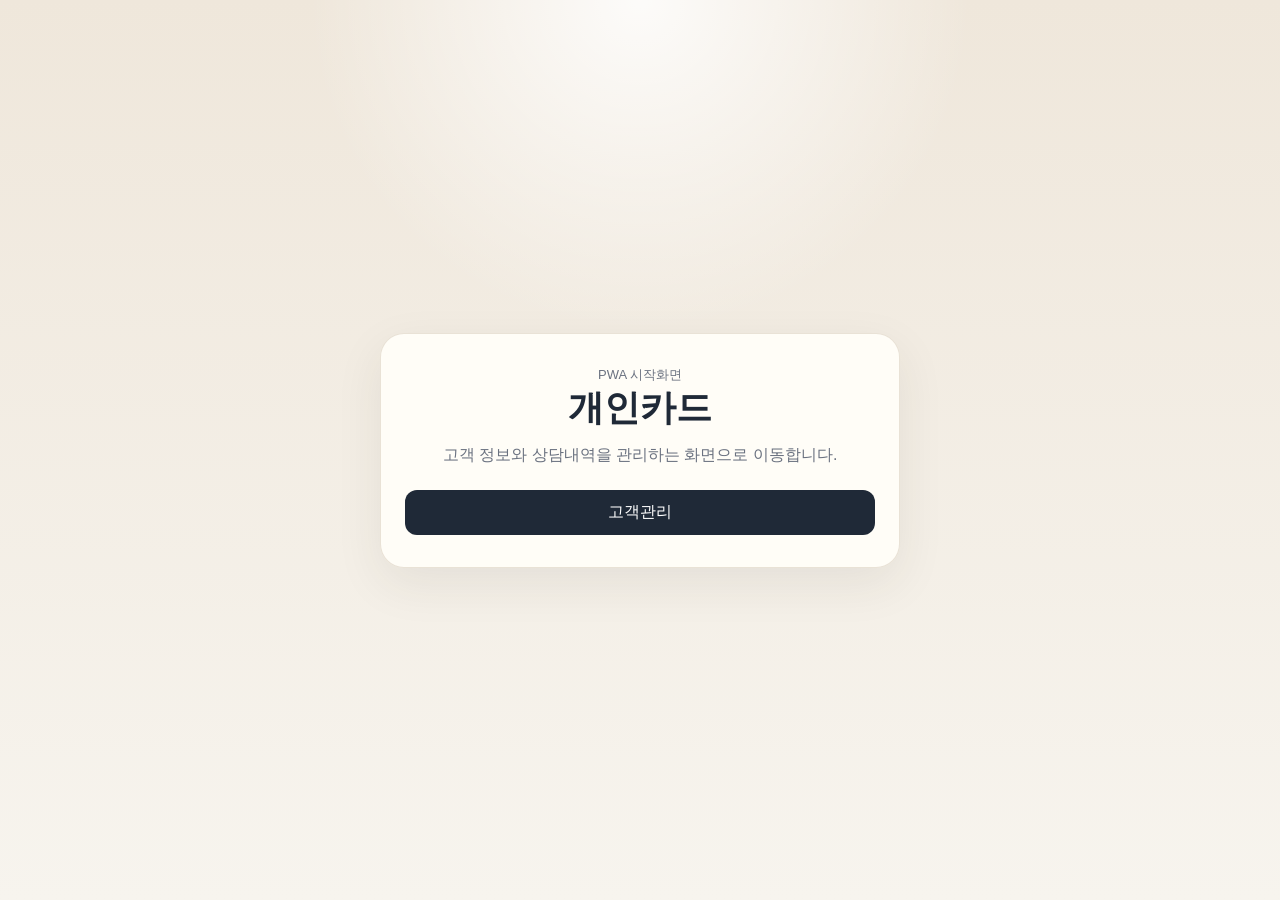
==== index.html @ d7623582 "Add files via upload" ====
<!DOCTYPE html>
<html lang="ko">
<head>
  <meta charset="UTF-8" />
  <meta name="viewport" content="width=device-width, initial-scale=1.0" />
  <meta name="theme-color" content="#1f2937" />
  <title>개인카드 PWA</title>
  <link rel="manifest" href="manifest.json" />
  <link rel="stylesheet" href="style.css" />
</head>
<body>
  <section class="landing-screen" id="landingScreen">
    <div class="landing-card">
      <p class="landing-kicker">PWA 시작화면</p>
      <h1>개인카드</h1>
      <p>고객 정보와 상담내역을 관리하는 화면으로 이동합니다.</p>
      <button type="button" id="enterAppButton" class="landing-button">고객관리</button>
    </div>
  </section>

  <div class="app" id="appShell" hidden>
    <header class="hero">
      <div class="hero-copy">
        <h1>개인카드</h1>
        <p class="topbar-copy">인적사항과 상담내역을 함께 관리하는 개인카드</p>
      </div>

      <section class="panel data-panel">
        <h2>데이터 관리</h2>
        <div class="backup-actions">
          <button type="button" id="exportButton">백업</button>
          <label class="field-label" for="importMode">가져오기 방식</label>
          <select id="importMode">
            <option value="merge">병합</option>
            <option value="replace">덮어쓰기</option>
          </select>
          <input type="file" id="importFile" accept=".json,application/json" hidden />
          <button type="button" id="importButton">불러오기</button>
        </div>
      </section>
    </header>

    <main class="container">
      <section class="panel">
        <div class="panel-header">
          <h2>고객 목록</h2>
          <div class="list-toolbar">
            <span class="panel-count" id="personCount"></span>
            <button type="button" id="toggleDeleteModeButton" class="secondary-button toolbar-button">선택삭제</button>
            <button type="button" id="deleteSelectedButton" class="danger-button toolbar-button" hidden>삭제 실행 (0)</button>
            <button type="button" id="toggleFormButton" class="primary-action toolbar-button">고객추가</button>
          </div>
        </div>
        <div id="personList" class="person-list"></div>
      </section>

      <section class="panel" id="detailPanel" hidden>
        <h2>상세 보기</h2>
        <div id="detailContent"></div>
      </section>

      <section class="panel" id="formPanel" hidden>
        <h2>고객 추가</h2>
        <form id="personForm" lang="ko">
          <div class="section-title">인적사항</div>
          <div class="inline-fields">
            <input type="text" id="name" placeholder="이름" required lang="ko" autocapitalize="off" autocorrect="off" spellcheck="false" />
            <select id="gender" lang="ko">
              <option value="">성별 선택</option>
              <option value="남">남</option>
              <option value="여">여</option>
            </select>
          </div>
          <input type="text" id="phone" inputmode="numeric" placeholder="전화번호" />
          <input type="email" id="email" placeholder="메일주소" autocapitalize="off" autocorrect="off" spellcheck="false" />
          <input type="text" id="address" placeholder="주소" lang="ko" autocapitalize="off" autocorrect="off" spellcheck="false" />
          <input type="text" id="birthDate" maxlength="6" inputmode="numeric" placeholder="생년월일 6자리 예: 821003" />
          <div class="preview-text" id="birthPreview"></div>
          <input type="text" id="age" placeholder="한국식 나이 자동계산" readonly />
          <input type="text" id="job" placeholder="직업" lang="ko" autocapitalize="off" autocorrect="off" spellcheck="false" />
          <input type="text" id="tags" placeholder="태그(쉼표로 구분)" lang="ko" autocapitalize="off" autocorrect="off" spellcheck="false" />

          <div class="section-title">상담내역</div>
          <input type="text" id="firstConsultDate" maxlength="6" inputmode="numeric" placeholder="상담일자 6자리 예: 260320" />
          <div class="preview-text" id="consultDatePreview"></div>
          <textarea id="firstNote" placeholder="상담내용" lang="ko" autocapitalize="off" autocorrect="off" spellcheck="false"></textarea>

          <div class="form-actions">
            <button type="submit">저장</button>
            <button type="button" id="cancelFormButton" class="secondary-button">취소</button>
          </div>
        </form>
      </section>
    </main>
  </div>

  <script src="app.js"></script>
</body>
</html>
---- style.css ----
* {
  box-sizing: border-box;
}

:root {
  --text: #1f2937;
  --muted: #6b7280;
  --line: #e7dfd3;
  --accent: #1f2937;
  --accent-soft: #dfe7ef;
  --panel-bg: rgba(255, 253, 248, 0.95);
  --danger: #b42318;
}

body {
  margin: 0;
  font-family: "Segoe UI", "Malgun Gothic", sans-serif;
  background:
    radial-gradient(circle at top, rgba(255, 255, 255, 0.85), transparent 30%),
    linear-gradient(180deg, #efe7db 0%, #f7f4ee 100%);
  color: var(--text);
}

.app {
  max-width: 960px;
  margin: 0 auto;
  padding: 20px 16px 40px;
}

.landing-screen {
  min-height: 100vh;
  display: grid;
  place-items: center;
  padding: 24px;
}

.landing-card {
  width: min(520px, 100%);
  padding: 32px 24px;
  border-radius: 24px;
  background: rgba(255, 253, 248, 0.96);
  border: 1px solid rgba(231, 223, 211, 0.9);
  box-shadow: 0 16px 48px rgba(57, 47, 32, 0.08);
  text-align: center;
}

.landing-kicker {
  margin: 0 0 8px;
  color: var(--muted);
  font-size: 13px;
}

.landing-card h1 {
  margin: 0 0 12px;
  font-size: 36px;
}

.landing-card p {
  margin: 0;
  color: var(--muted);
}

.landing-button {
  margin-top: 24px;
}

.hero {
  display: flex;
  justify-content: space-between;
  align-items: flex-start;
  gap: 16px;
  margin-bottom: 16px;
}

.hero-copy h1 {
  margin: 0;
  font-size: 28px;
}

.topbar-copy {
  margin: 8px 0 0;
  color: var(--muted);
  font-size: 14px;
}

.container {
  display: grid;
  gap: 16px;
}

.panel {
  background: var(--panel-bg);
  border: 1px solid rgba(231, 223, 211, 0.9);
  border-radius: 18px;
  padding: 16px;
  box-shadow: 0 10px 30px rgba(57, 47, 32, 0.06);
}

.data-panel {
  width: min(280px, 100%);
  padding: 12px;
}

.data-panel h2 {
  margin: 0 0 10px;
  font-size: 16px;
}

.panel h2,
.section-title,
.notes-section h4 {
  margin-top: 0;
}

.panel-header {
  display: flex;
  justify-content: space-between;
  align-items: center;
  gap: 12px;
  margin-bottom: 12px;
}

.list-toolbar {
  display: flex;
  align-items: center;
  gap: 8px;
  flex-wrap: wrap;
}

.panel-count,
.field-label,
.help-text,
.sub,
.note-date,
.preview-text,
.detail-label,
.empty {
  color: var(--muted);
}

.panel-count,
.help-text,
.sub,
.note-date,
.preview-text,
.empty {
  font-size: 14px;
}

.field-label,
.detail-label {
  font-size: 13px;
}

.backup-actions,
form {
  display: grid;
  gap: 10px;
}

.inline-fields,
.form-actions {
  display: grid;
  grid-template-columns: 1fr 1fr;
  gap: 10px;
}

.section-title {
  font-size: 14px;
  font-weight: 700;
  color: var(--muted);
  margin-bottom: 2px;
}

input,
textarea,
select,
button {
  width: 100%;
  font-size: 16px;
  font: inherit;
}

input,
textarea,
select {
  padding: 12px;
  border: 1px solid var(--line);
  border-radius: 12px;
  background: #fff;
}

input[readonly] {
  background: #f7f8fa;
}

textarea {
  min-height: 100px;
  resize: vertical;
}

button {
  padding: 12px;
  border: none;
  border-radius: 12px;
  background: var(--accent);
  color: white;
  cursor: pointer;
  transition: transform 0.15s ease, opacity 0.15s ease;
}

button:hover {
  transform: translateY(-1px);
  opacity: 0.95;
}

.toolbar-button {
  width: auto;
  min-width: 96px;
  padding: 10px 12px;
}

.secondary-button {
  background: #d8dde4;
  color: var(--text);
}

.danger-button {
  background: var(--danger);
}

.person-list {
  display: grid;
  grid-template-columns: repeat(2, minmax(0, 1fr));
  gap: 12px;
}

.person-card {
  border: 1px solid var(--line);
  border-radius: 14px;
  padding: 14px;
  background: linear-gradient(180deg, #fffdfa 0%, #f7f1e8 100%);
}

.person-card.active {
  border-color: #8aa0b7;
  box-shadow: inset 0 0 0 1px rgba(138, 160, 183, 0.4);
}

.person-card-top {
  display: grid;
  gap: 6px;
}

.person-title-wrap {
  display: flex;
  align-items: center;
  gap: 8px;
}

.person-name-button {
  width: auto;
  padding: 0;
  border: none;
  background: transparent;
  color: var(--text);
  font-size: 18px;
  font-weight: 700;
  text-align: left;
}

.person-name-button:hover {
  transform: none;
  opacity: 1;
  text-decoration: underline;
}

.select-box {
  display: flex;
  align-items: center;
  gap: 6px;
  color: var(--muted);
  font-size: 13px;
}

.select-box input {
  width: auto;
}

.detail-hero {
  display: flex;
  justify-content: space-between;
  align-items: flex-start;
  gap: 12px;
  margin-bottom: 16px;
}

.detail-hero h3 {
  margin: 0 0 6px;
  font-size: 28px;
}

.detail-close {
  width: auto;
  min-width: 88px;
}

.detail-grid {
  display: grid;
  grid-template-columns: repeat(2, minmax(0, 1fr));
  gap: 12px;
}

.detail-grid.large {
  grid-template-columns: repeat(3, minmax(0, 1fr));
  margin-bottom: 16px;
}

.detail-grid strong {
  display: block;
  margin-top: 4px;
}

.detail-meta {
  display: flex;
  gap: 16px;
  flex-wrap: wrap;
  color: var(--muted);
  font-size: 14px;
}

.tags {
  display: flex;
  flex-wrap: wrap;
  gap: 6px;
}

.tag {
  display: inline-block;
  padding: 4px 8px;
  border-radius: 999px;
  background: var(--accent-soft);
  font-size: 12px;
}

.note-item {
  padding: 12px;
  border: 1px solid var(--line);
  border-radius: 12px;
  margin-top: 10px;
  background: #fff;
}

.note-head {
  display: flex;
  justify-content: space-between;
  align-items: center;
  gap: 8px;
}

.mini-button {
  width: auto;
  min-width: 64px;
  padding: 8px 10px;
  font-size: 13px;
}

.note-text {
  line-height: 1.5;
  white-space: normal;
}

@media (max-width: 720px) {
  .app {
    padding: 16px 12px 32px;
  }

  .hero,
  .panel-header,
  .detail-hero {
    flex-direction: column;
    align-items: stretch;
  }

  .data-panel {
    width: 100%;
  }

  .person-list,
  .inline-fields,
  .form-actions,
  .detail-grid,
  .detail-grid.large {
    grid-template-columns: 1fr;
  }

  .note-head {
    align-items: flex-start;
    flex-direction: column;
  }
}
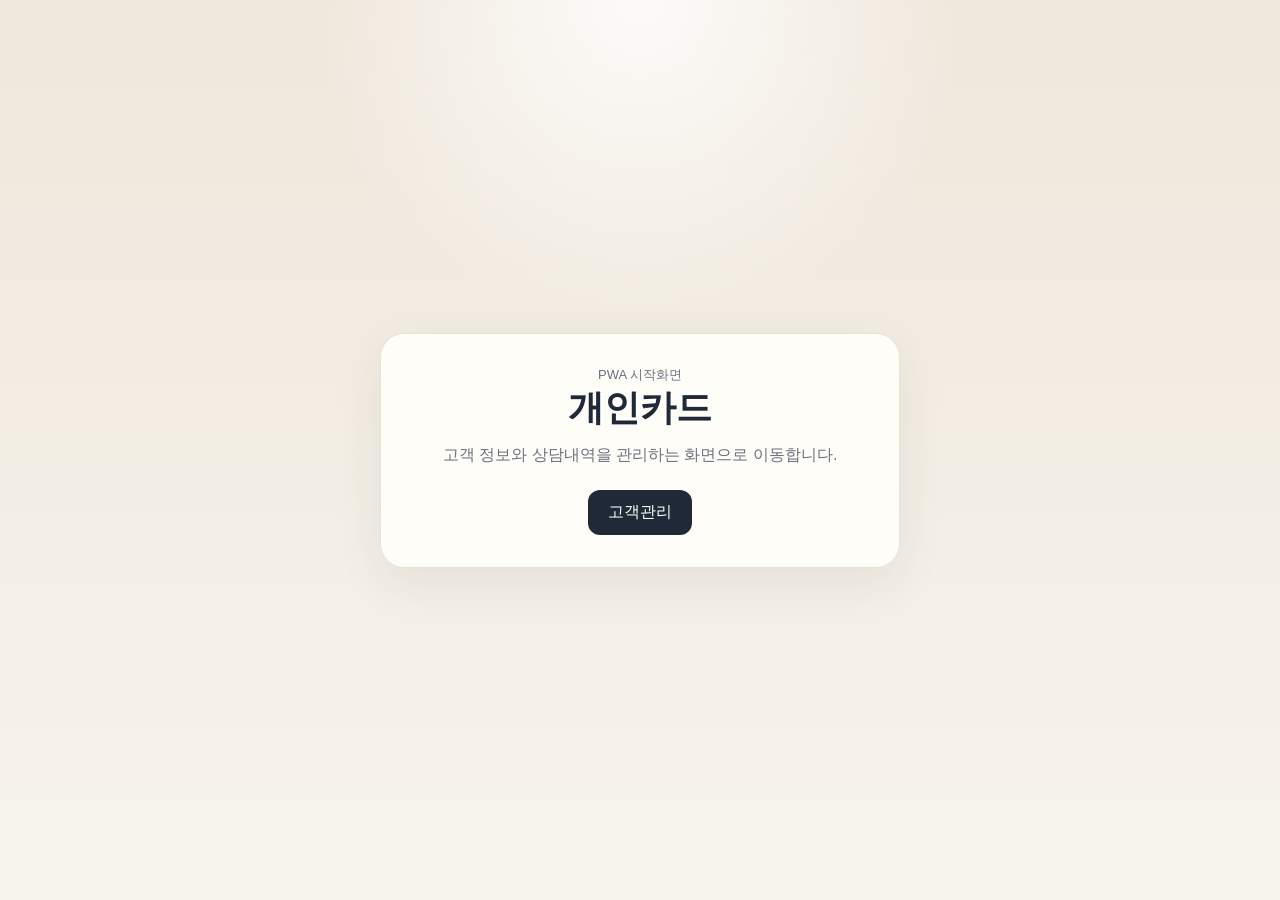
==== commit 1d48d100: "Add files via upload" ====
--- a/index.html
+++ b/index.html
@@ -9,91 +9,13 @@
   <link rel="stylesheet" href="style.css" />
 </head>
 <body>
-  <section class="landing-screen" id="landingScreen">
+  <section class="landing-screen">
     <div class="landing-card">
       <p class="landing-kicker">PWA 시작화면</p>
       <h1>개인카드</h1>
       <p>고객 정보와 상담내역을 관리하는 화면으로 이동합니다.</p>
-      <button type="button" id="enterAppButton" class="landing-button">고객관리</button>
+      <a class="landing-link" href="management.html">고객관리</a>
     </div>
   </section>
-
-  <div class="app" id="appShell" hidden>
-    <header class="hero">
-      <div class="hero-copy">
-        <h1>개인카드</h1>
-        <p class="topbar-copy">인적사항과 상담내역을 함께 관리하는 개인카드</p>
-      </div>
-
-      <section class="panel data-panel">
-        <h2>데이터 관리</h2>
-        <div class="backup-actions">
-          <button type="button" id="exportButton">백업</button>
-          <label class="field-label" for="importMode">가져오기 방식</label>
-          <select id="importMode">
-            <option value="merge">병합</option>
-            <option value="replace">덮어쓰기</option>
-          </select>
-          <input type="file" id="importFile" accept=".json,application/json" hidden />
-          <button type="button" id="importButton">불러오기</button>
-        </div>
-      </section>
-    </header>
-
-    <main class="container">
-      <section class="panel">
-        <div class="panel-header">
-          <h2>고객 목록</h2>
-          <div class="list-toolbar">
-            <span class="panel-count" id="personCount"></span>
-            <button type="button" id="toggleDeleteModeButton" class="secondary-button toolbar-button">선택삭제</button>
-            <button type="button" id="deleteSelectedButton" class="danger-button toolbar-button" hidden>삭제 실행 (0)</button>
-            <button type="button" id="toggleFormButton" class="primary-action toolbar-button">고객추가</button>
-          </div>
-        </div>
-        <div id="personList" class="person-list"></div>
-      </section>
-
-      <section class="panel" id="detailPanel" hidden>
-        <h2>상세 보기</h2>
-        <div id="detailContent"></div>
-      </section>
-
-      <section class="panel" id="formPanel" hidden>
-        <h2>고객 추가</h2>
-        <form id="personForm" lang="ko">
-          <div class="section-title">인적사항</div>
-          <div class="inline-fields">
-            <input type="text" id="name" placeholder="이름" required lang="ko" autocapitalize="off" autocorrect="off" spellcheck="false" />
-            <select id="gender" lang="ko">
-              <option value="">성별 선택</option>
-              <option value="남">남</option>
-              <option value="여">여</option>
-            </select>
-          </div>
-          <input type="text" id="phone" inputmode="numeric" placeholder="전화번호" />
-          <input type="email" id="email" placeholder="메일주소" autocapitalize="off" autocorrect="off" spellcheck="false" />
-          <input type="text" id="address" placeholder="주소" lang="ko" autocapitalize="off" autocorrect="off" spellcheck="false" />
-          <input type="text" id="birthDate" maxlength="6" inputmode="numeric" placeholder="생년월일 6자리 예: 821003" />
-          <div class="preview-text" id="birthPreview"></div>
-          <input type="text" id="age" placeholder="한국식 나이 자동계산" readonly />
-          <input type="text" id="job" placeholder="직업" lang="ko" autocapitalize="off" autocorrect="off" spellcheck="false" />
-          <input type="text" id="tags" placeholder="태그(쉼표로 구분)" lang="ko" autocapitalize="off" autocorrect="off" spellcheck="false" />
-
-          <div class="section-title">상담내역</div>
-          <input type="text" id="firstConsultDate" maxlength="6" inputmode="numeric" placeholder="상담일자 6자리 예: 260320" />
-          <div class="preview-text" id="consultDatePreview"></div>
-          <textarea id="firstNote" placeholder="상담내용" lang="ko" autocapitalize="off" autocorrect="off" spellcheck="false"></textarea>
-
-          <div class="form-actions">
-            <button type="submit">저장</button>
-            <button type="button" id="cancelFormButton" class="secondary-button">취소</button>
-          </div>
-        </form>
-      </section>
-    </main>
-  </div>
-
-  <script src="app.js"></script>
 </body>
 </html>
--- a/style.css
+++ b/style.css
@@ -64,6 +64,16 @@
   margin-top: 24px;
 }
 
+.landing-link {
+  display: inline-block;
+  margin-top: 24px;
+  padding: 12px 20px;
+  border-radius: 12px;
+  background: var(--accent);
+  color: #fff;
+  text-decoration: none;
+}
+
 .hero {
   display: flex;
   justify-content: space-between;
@@ -80,6 +90,14 @@
 .topbar-copy {
   margin: 8px 0 0;
   color: var(--muted);
+  font-size: 14px;
+}
+
+.back-link {
+  display: inline-block;
+  margin-bottom: 10px;
+  color: var(--muted);
+  text-decoration: none;
   font-size: 14px;
 }
 
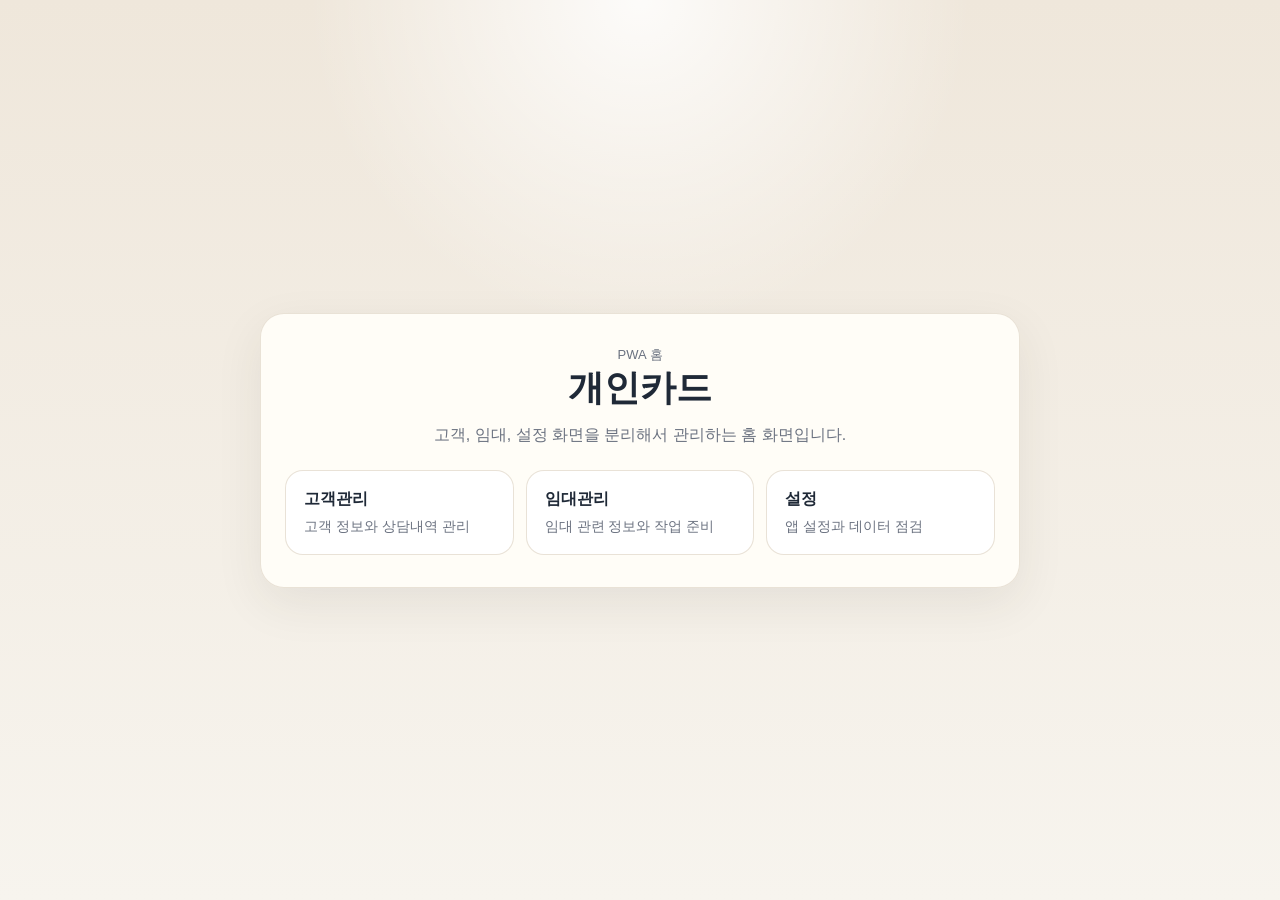
==== commit 2591d058: "Add files via upload" ====
--- a/index.html
+++ b/index.html
@@ -10,12 +10,28 @@
 </head>
 <body>
   <section class="landing-screen">
-    <div class="landing-card">
-      <p class="landing-kicker">PWA 시작화면</p>
+    <div class="landing-card wide">
+      <p class="landing-kicker">PWA 홈</p>
       <h1>개인카드</h1>
-      <p>고객 정보와 상담내역을 관리하는 화면으로 이동합니다.</p>
-      <a class="landing-link" href="management.html">고객관리</a>
+      <p>고객, 임대, 설정 화면을 분리해서 관리하는 홈 화면입니다.</p>
+
+      <div class="home-grid">
+        <a class="home-card" href="customer.html">
+          <strong>고객관리</strong>
+          <span>고객 정보와 상담내역 관리</span>
+        </a>
+        <a class="home-card" href="rental.html">
+          <strong>임대관리</strong>
+          <span>임대 관련 정보와 작업 준비</span>
+        </a>
+        <a class="home-card" href="settings.html">
+          <strong>설정</strong>
+          <span>앱 설정과 데이터 점검</span>
+        </a>
+      </div>
     </div>
   </section>
+
+  <script src="common.js"></script>
 </body>
 </html>
--- a/style.css
+++ b/style.css
@@ -74,6 +74,34 @@
   text-decoration: none;
 }
 
+.landing-card.wide {
+  width: min(760px, 100%);
+}
+
+.home-grid {
+  display: grid;
+  grid-template-columns: repeat(3, minmax(0, 1fr));
+  gap: 12px;
+  margin-top: 24px;
+}
+
+.home-card {
+  display: grid;
+  gap: 8px;
+  padding: 18px;
+  border-radius: 18px;
+  background: #fff;
+  border: 1px solid rgba(231, 223, 211, 0.9);
+  color: var(--text);
+  text-decoration: none;
+  text-align: left;
+}
+
+.home-card span {
+  color: var(--muted);
+  font-size: 14px;
+}
+
 .hero {
   display: flex;
   justify-content: space-between;
@@ -87,6 +115,13 @@
   font-size: 28px;
 }
 
+.page-nav {
+  display: flex;
+  gap: 10px;
+  flex-wrap: wrap;
+  margin-bottom: 10px;
+}
+
 .topbar-copy {
   margin: 8px 0 0;
   color: var(--muted);
@@ -99,6 +134,11 @@
   color: var(--muted);
   text-decoration: none;
   font-size: 14px;
+}
+
+.back-link.current {
+  color: var(--text);
+  font-weight: 700;
 }
 
 .container {
@@ -347,6 +387,29 @@
   font-size: 14px;
 }
 
+.detail-edit-section h4 {
+  margin: 0 0 12px;
+}
+
+.detail-note-editor {
+  display: grid;
+  gap: 10px;
+}
+
+.detail-action-row {
+  display: flex;
+  justify-content: flex-end;
+  gap: 10px;
+}
+
+.detail-action-row button {
+  width: auto;
+}
+
+.detail-span-all {
+  grid-column: 1 / -1;
+}
+
 .tags {
   display: flex;
   flex-wrap: wrap;
@@ -388,6 +451,18 @@
   white-space: normal;
 }
 
+.simple-list {
+  display: grid;
+  gap: 10px;
+}
+
+.simple-item {
+  padding: 14px;
+  border: 1px solid var(--line);
+  border-radius: 14px;
+  background: #fff;
+}
+
 @media (max-width: 720px) {
   .app {
     padding: 16px 12px 32px;
@@ -405,6 +480,7 @@
   }
 
   .person-list,
+  .home-grid,
   .inline-fields,
   .form-actions,
   .detail-grid,
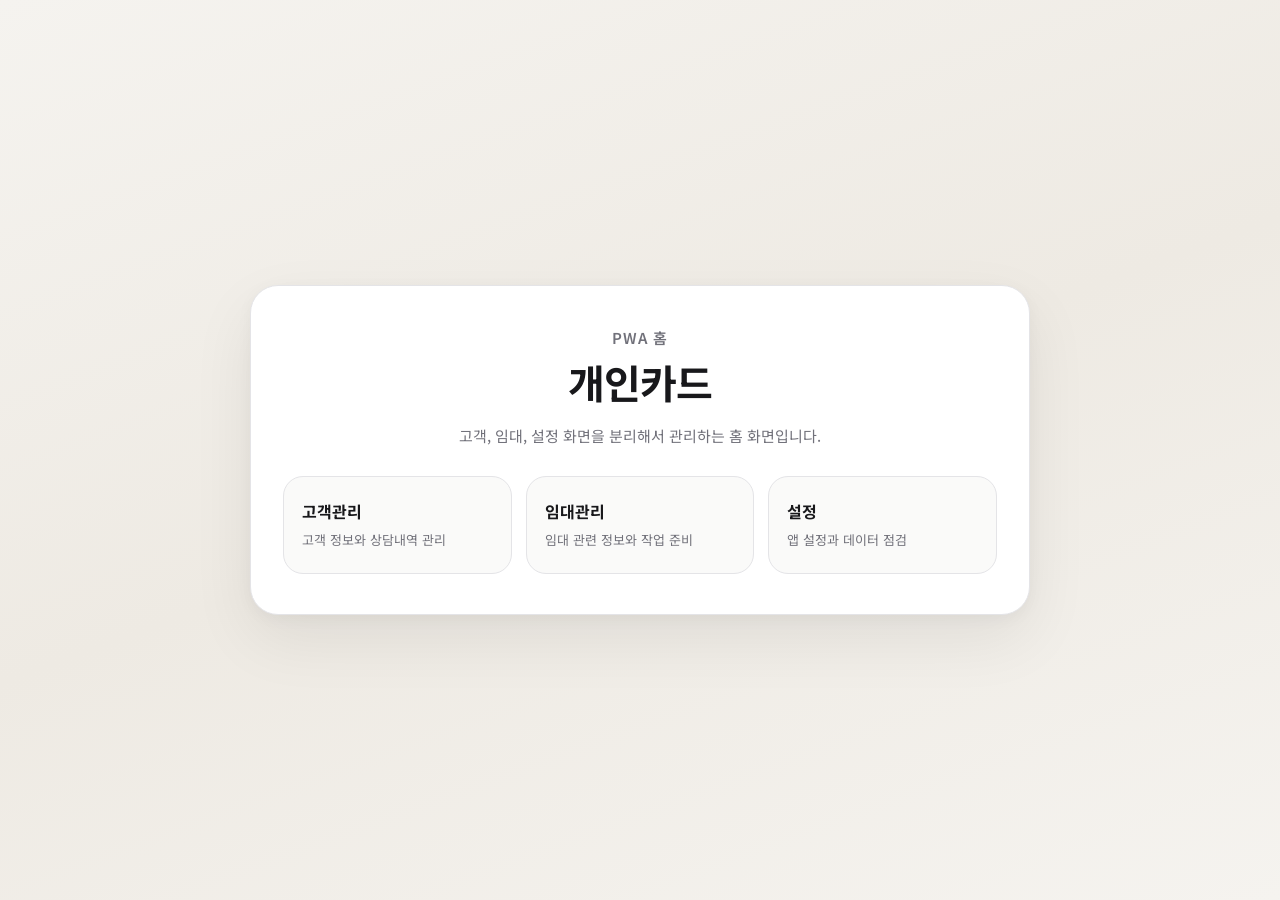
==== commit fa9453fd: "Add files via upload" ====
--- a/index.html
+++ b/index.html
@@ -3,7 +3,7 @@
 <head>
   <meta charset="UTF-8" />
   <meta name="viewport" content="width=device-width, initial-scale=1.0" />
-  <meta name="theme-color" content="#1f2937" />
+  <meta name="theme-color" content="#4f46e5" />
   <title>개인카드 PWA</title>
   <link rel="manifest" href="manifest.json" />
   <link rel="stylesheet" href="style.css" />
--- a/style.css
+++ b/style.css
@@ -1,495 +1,705 @@
-* {
-  box-sizing: border-box;
-}
-
-:root {
-  --text: #1f2937;
-  --muted: #6b7280;
-  --line: #e7dfd3;
-  --accent: #1f2937;
-  --accent-soft: #dfe7ef;
-  --panel-bg: rgba(255, 253, 248, 0.95);
-  --danger: #b42318;
-}
-
-body {
-  margin: 0;
-  font-family: "Segoe UI", "Malgun Gothic", sans-serif;
-  background:
-    radial-gradient(circle at top, rgba(255, 255, 255, 0.85), transparent 30%),
-    linear-gradient(180deg, #efe7db 0%, #f7f4ee 100%);
-  color: var(--text);
-}
-
-.app {
-  max-width: 960px;
-  margin: 0 auto;
-  padding: 20px 16px 40px;
-}
-
-.landing-screen {
-  min-height: 100vh;
-  display: grid;
-  place-items: center;
-  padding: 24px;
-}
-
-.landing-card {
-  width: min(520px, 100%);
-  padding: 32px 24px;
-  border-radius: 24px;
-  background: rgba(255, 253, 248, 0.96);
-  border: 1px solid rgba(231, 223, 211, 0.9);
-  box-shadow: 0 16px 48px rgba(57, 47, 32, 0.08);
-  text-align: center;
-}
-
-.landing-kicker {
-  margin: 0 0 8px;
-  color: var(--muted);
-  font-size: 13px;
-}
-
-.landing-card h1 {
-  margin: 0 0 12px;
-  font-size: 36px;
-}
-
-.landing-card p {
-  margin: 0;
-  color: var(--muted);
-}
-
-.landing-button {
-  margin-top: 24px;
-}
-
-.landing-link {
-  display: inline-block;
-  margin-top: 24px;
-  padding: 12px 20px;
-  border-radius: 12px;
-  background: var(--accent);
-  color: #fff;
-  text-decoration: none;
-}
-
-.landing-card.wide {
-  width: min(760px, 100%);
-}
-
-.home-grid {
-  display: grid;
-  grid-template-columns: repeat(3, minmax(0, 1fr));
-  gap: 12px;
-  margin-top: 24px;
-}
-
-.home-card {
-  display: grid;
-  gap: 8px;
-  padding: 18px;
-  border-radius: 18px;
-  background: #fff;
-  border: 1px solid rgba(231, 223, 211, 0.9);
-  color: var(--text);
-  text-decoration: none;
-  text-align: left;
-}
-
-.home-card span {
-  color: var(--muted);
-  font-size: 14px;
-}
-
-.hero {
-  display: flex;
-  justify-content: space-between;
-  align-items: flex-start;
-  gap: 16px;
-  margin-bottom: 16px;
-}
-
-.hero-copy h1 {
-  margin: 0;
-  font-size: 28px;
-}
-
-.page-nav {
-  display: flex;
-  gap: 10px;
-  flex-wrap: wrap;
-  margin-bottom: 10px;
-}
-
-.topbar-copy {
-  margin: 8px 0 0;
-  color: var(--muted);
-  font-size: 14px;
-}
-
-.back-link {
-  display: inline-block;
-  margin-bottom: 10px;
-  color: var(--muted);
-  text-decoration: none;
-  font-size: 14px;
-}
-
-.back-link.current {
-  color: var(--text);
-  font-weight: 700;
-}
-
-.container {
-  display: grid;
-  gap: 16px;
-}
-
-.panel {
-  background: var(--panel-bg);
-  border: 1px solid rgba(231, 223, 211, 0.9);
-  border-radius: 18px;
-  padding: 16px;
-  box-shadow: 0 10px 30px rgba(57, 47, 32, 0.06);
-}
-
-.data-panel {
-  width: min(280px, 100%);
-  padding: 12px;
-}
-
-.data-panel h2 {
-  margin: 0 0 10px;
-  font-size: 16px;
-}
-
-.panel h2,
-.section-title,
-.notes-section h4 {
-  margin-top: 0;
-}
-
-.panel-header {
-  display: flex;
-  justify-content: space-between;
-  align-items: center;
-  gap: 12px;
-  margin-bottom: 12px;
-}
-
-.list-toolbar {
-  display: flex;
-  align-items: center;
-  gap: 8px;
-  flex-wrap: wrap;
-}
-
-.panel-count,
-.field-label,
-.help-text,
-.sub,
-.note-date,
-.preview-text,
-.detail-label,
-.empty {
-  color: var(--muted);
-}
-
-.panel-count,
-.help-text,
-.sub,
-.note-date,
-.preview-text,
-.empty {
-  font-size: 14px;
-}
-
-.field-label,
-.detail-label {
-  font-size: 13px;
-}
-
-.backup-actions,
-form {
-  display: grid;
-  gap: 10px;
-}
-
-.inline-fields,
-.form-actions {
-  display: grid;
-  grid-template-columns: 1fr 1fr;
-  gap: 10px;
-}
-
-.section-title {
-  font-size: 14px;
-  font-weight: 700;
-  color: var(--muted);
-  margin-bottom: 2px;
-}
-
-input,
-textarea,
-select,
-button {
-  width: 100%;
-  font-size: 16px;
-  font: inherit;
-}
-
-input,
-textarea,
-select {
-  padding: 12px;
-  border: 1px solid var(--line);
-  border-radius: 12px;
-  background: #fff;
-}
-
-input[readonly] {
-  background: #f7f8fa;
-}
-
-textarea {
-  min-height: 100px;
-  resize: vertical;
-}
-
-button {
-  padding: 12px;
-  border: none;
-  border-radius: 12px;
-  background: var(--accent);
-  color: white;
-  cursor: pointer;
-  transition: transform 0.15s ease, opacity 0.15s ease;
-}
-
-button:hover {
-  transform: translateY(-1px);
-  opacity: 0.95;
-}
-
-.toolbar-button {
-  width: auto;
-  min-width: 96px;
-  padding: 10px 12px;
-}
-
-.secondary-button {
-  background: #d8dde4;
-  color: var(--text);
-}
-
-.danger-button {
-  background: var(--danger);
-}
-
-.person-list {
-  display: grid;
-  grid-template-columns: repeat(2, minmax(0, 1fr));
-  gap: 12px;
-}
-
-.person-card {
-  border: 1px solid var(--line);
-  border-radius: 14px;
-  padding: 14px;
-  background: linear-gradient(180deg, #fffdfa 0%, #f7f1e8 100%);
-}
-
-.person-card.active {
-  border-color: #8aa0b7;
-  box-shadow: inset 0 0 0 1px rgba(138, 160, 183, 0.4);
-}
-
-.person-card-top {
-  display: grid;
-  gap: 6px;
-}
-
-.person-title-wrap {
-  display: flex;
-  align-items: center;
-  gap: 8px;
-}
-
-.person-name-button {
-  width: auto;
-  padding: 0;
-  border: none;
-  background: transparent;
-  color: var(--text);
-  font-size: 18px;
-  font-weight: 700;
-  text-align: left;
-}
-
-.person-name-button:hover {
-  transform: none;
-  opacity: 1;
-  text-decoration: underline;
-}
-
-.select-box {
-  display: flex;
-  align-items: center;
-  gap: 6px;
-  color: var(--muted);
-  font-size: 13px;
-}
-
-.select-box input {
-  width: auto;
-}
-
-.detail-hero {
-  display: flex;
-  justify-content: space-between;
-  align-items: flex-start;
-  gap: 12px;
-  margin-bottom: 16px;
-}
-
-.detail-hero h3 {
-  margin: 0 0 6px;
-  font-size: 28px;
-}
-
-.detail-close {
-  width: auto;
-  min-width: 88px;
-}
-
-.detail-grid {
-  display: grid;
-  grid-template-columns: repeat(2, minmax(0, 1fr));
-  gap: 12px;
-}
-
-.detail-grid.large {
-  grid-template-columns: repeat(3, minmax(0, 1fr));
-  margin-bottom: 16px;
-}
-
-.detail-grid strong {
-  display: block;
-  margin-top: 4px;
-}
-
-.detail-meta {
-  display: flex;
-  gap: 16px;
-  flex-wrap: wrap;
-  color: var(--muted);
-  font-size: 14px;
-}
-
-.detail-edit-section h4 {
-  margin: 0 0 12px;
-}
-
-.detail-note-editor {
-  display: grid;
-  gap: 10px;
-}
-
-.detail-action-row {
-  display: flex;
-  justify-content: flex-end;
-  gap: 10px;
-}
-
-.detail-action-row button {
-  width: auto;
-}
-
-.detail-span-all {
-  grid-column: 1 / -1;
-}
-
-.tags {
-  display: flex;
-  flex-wrap: wrap;
-  gap: 6px;
-}
-
-.tag {
-  display: inline-block;
-  padding: 4px 8px;
-  border-radius: 999px;
-  background: var(--accent-soft);
-  font-size: 12px;
-}
-
-.note-item {
-  padding: 12px;
-  border: 1px solid var(--line);
-  border-radius: 12px;
-  margin-top: 10px;
-  background: #fff;
-}
-
-.note-head {
-  display: flex;
-  justify-content: space-between;
-  align-items: center;
-  gap: 8px;
-}
-
-.mini-button {
-  width: auto;
-  min-width: 64px;
-  padding: 8px 10px;
-  font-size: 13px;
-}
-
-.note-text {
-  line-height: 1.5;
-  white-space: normal;
-}
-
-.simple-list {
-  display: grid;
-  gap: 10px;
-}
-
-.simple-item {
-  padding: 14px;
-  border: 1px solid var(--line);
-  border-radius: 14px;
-  background: #fff;
-}
-
-@media (max-width: 720px) {
-  .app {
-    padding: 16px 12px 32px;
-  }
-
-  .hero,
-  .panel-header,
-  .detail-hero {
-    flex-direction: column;
-    align-items: stretch;
-  }
-
-  .data-panel {
-    width: 100%;
-  }
-
-  .person-list,
-  .home-grid,
-  .inline-fields,
-  .form-actions,
-  .detail-grid,
-  .detail-grid.large {
-    grid-template-columns: 1fr;
-  }
-
-  .note-head {
-    align-items: flex-start;
-    flex-direction: column;
-  }
-}
+﻿@import url('https://fonts.googleapis.com/css2?family=Noto+Sans+KR:wght@400;500;600;700&display=swap');
+
+* {
+  box-sizing: border-box;
+}
+
+:root {
+  --text: #18181b;
+  --text-sub: #3f3f46;
+  --muted: #71717a;
+  --muted-light: #a1a1aa;
+  --line: #e4e4e7;
+  --line-soft: #f0eeeb;
+  --accent: #4f46e5;
+  --accent-hover: #4338ca;
+  --accent-soft: #eef2ff;
+  --accent-text: #3730a3;
+  --panel-bg: #ffffff;
+  --surface: #fafaf9;
+  --danger: #dc2626;
+  --danger-soft: #fef2f2;
+  --success: #16a34a;
+  --success-soft: #f0fdf4;
+}
+
+body {
+  margin: 0;
+  font-family: 'Noto Sans KR', 'Segoe UI', sans-serif;
+  background: linear-gradient(160deg, #f5f3ef 0%, #eeeae3 50%, #f5f3ef 100%);
+  background-attachment: fixed;
+  color: var(--text);
+  line-height: 1.6;
+  min-height: 100vh;
+}
+
+/* ?? ???덉씠?꾩썐 ?? */
+.app {
+  max-width: 980px;
+  margin: 0 auto;
+  padding: 24px 20px 60px;
+}
+
+/* ?? ?쒕뵫 ?붾㈃ ?? */
+.landing-screen {
+  min-height: 100vh;
+  display: grid;
+  place-items: center;
+  padding: 24px;
+}
+
+.landing-card {
+  width: min(540px, 100%);
+  padding: 40px 32px;
+  border-radius: 28px;
+  background: var(--panel-bg);
+  border: 1px solid var(--line);
+  box-shadow: 0 24px 64px rgba(0, 0, 0, 0.07), 0 4px 16px rgba(0, 0, 0, 0.04);
+  text-align: center;
+}
+
+.landing-card.wide {
+  width: min(780px, 100%);
+}
+
+.landing-kicker {
+  margin: 0 0 12px;
+  color: var(--accent);
+  font-size: 12px;
+  font-weight: 600;
+  letter-spacing: 0.08em;
+  text-transform: uppercase;
+}
+
+.landing-card h1 {
+  margin: 0 0 10px;
+  font-size: 40px;
+  font-weight: 700;
+  letter-spacing: -0.02em;
+  color: var(--text);
+}
+
+.landing-card > p {
+  margin: 0;
+  color: var(--muted);
+  font-size: 15px;
+}
+
+.landing-link {
+  display: inline-block;
+  margin-top: 28px;
+  padding: 14px 24px;
+  border-radius: 14px;
+  background: var(--accent);
+  color: #fff;
+  text-decoration: none;
+  font-weight: 600;
+  font-size: 15px;
+  transition: background 0.15s, transform 0.15s;
+}
+
+.landing-link:hover {
+  background: var(--accent-hover);
+  transform: translateY(-1px);
+}
+
+/* ?? ??洹몃━???? */
+.home-grid {
+  display: grid;
+  grid-template-columns: repeat(3, minmax(0, 1fr));
+  gap: 14px;
+  margin-top: 28px;
+}
+
+.home-card {
+  display: grid;
+  gap: 6px;
+  padding: 22px 18px;
+  border-radius: 20px;
+  background: var(--surface);
+  border: 1px solid var(--line);
+  color: var(--text);
+  text-decoration: none;
+  text-align: left;
+  transition: box-shadow 0.15s, transform 0.15s, border-color 0.15s;
+}
+
+.home-card:hover {
+  box-shadow: 0 8px 24px rgba(79, 70, 229, 0.1);
+  border-color: #c7d2fe;
+  transform: translateY(-2px);
+}
+
+.home-card strong {
+  font-size: 16px;
+  font-weight: 700;
+  color: var(--text);
+}
+
+.home-card span {
+  color: var(--muted);
+  font-size: 13px;
+  font-weight: 400;
+}
+
+/* ?? ?섏씠吏 ?ㅻ뜑 ?? */
+.page-header {
+  margin-bottom: 24px;
+}
+
+.page-title-row {
+  display: flex;
+  justify-content: space-between;
+  align-items: flex-end;
+  gap: 16px;
+}
+
+.page-title {
+  margin: 0;
+  font-size: 30px;
+  font-weight: 700;
+  letter-spacing: -0.02em;
+}
+
+.page-desc {
+  margin: 4px 0 0;
+  color: var(--muted);
+  font-size: 14px;
+}
+
+/* ?? ?ㅻ퉬寃뚯씠???? */
+.page-nav {
+  display: flex;
+  gap: 4px;
+  flex-wrap: wrap;
+  margin-bottom: 16px;
+}
+
+.nav-link {
+  display: inline-flex;
+  align-items: center;
+  padding: 6px 14px;
+  border-radius: 999px;
+  color: var(--muted);
+  text-decoration: none;
+  font-size: 13px;
+  font-weight: 500;
+  transition: background 0.12s, color 0.12s;
+}
+
+.nav-link:hover {
+  background: var(--line-soft);
+  color: var(--text-sub);
+}
+
+.nav-link.current {
+  background: var(--accent-soft);
+  color: var(--accent-text);
+  font-weight: 700;
+}
+
+/* ?댁쟾 back-link ?대옒???섏쐞 ?명솚 */
+.back-link {
+  display: inline-flex;
+  align-items: center;
+  padding: 6px 14px;
+  border-radius: 999px;
+  color: var(--muted);
+  text-decoration: none;
+  font-size: 13px;
+  font-weight: 500;
+  transition: background 0.12s, color 0.12s;
+}
+
+.back-link:hover {
+  background: var(--line-soft);
+  color: var(--text-sub);
+}
+
+.back-link.current {
+  background: var(--accent-soft);
+  color: var(--accent-text);
+  font-weight: 700;
+}
+
+/* ?? ?⑤꼸 ?? */
+.container {
+  display: grid;
+  gap: 16px;
+}
+
+.panel {
+  background: var(--panel-bg);
+  border: 1px solid var(--line);
+  border-radius: 20px;
+  padding: 20px;
+  box-shadow: 0 2px 12px rgba(0, 0, 0, 0.04);
+}
+
+.panel h2 {
+  margin: 0 0 16px;
+  font-size: 17px;
+  font-weight: 700;
+  color: var(--text);
+}
+
+.panel-header {
+  display: flex;
+  justify-content: space-between;
+  align-items: center;
+  gap: 12px;
+  margin-bottom: 16px;
+}
+
+.panel-header h2 {
+  margin: 0;
+}
+
+.list-toolbar {
+  display: flex;
+  align-items: center;
+  gap: 8px;
+  flex-wrap: wrap;
+}
+
+/* ?? ?띿뒪???좏떥 ?? */
+.panel-count,
+.field-label,
+.help-text,
+.sub,
+.note-date,
+.preview-text,
+.detail-label,
+.empty,
+.topbar-copy {
+  color: var(--muted);
+}
+
+.panel-count,
+.help-text,
+.sub,
+.note-date,
+.preview-text,
+.empty {
+  font-size: 14px;
+}
+
+.field-label,
+.detail-label {
+  font-size: 12px;
+  font-weight: 600;
+  letter-spacing: 0.02em;
+  text-transform: uppercase;
+}
+
+.section-title {
+  font-size: 12px;
+  font-weight: 700;
+  color: var(--muted);
+  letter-spacing: 0.05em;
+  text-transform: uppercase;
+  margin-bottom: 4px;
+}
+
+/* ?? ???붿냼 ?? */
+.backup-actions,
+form {
+  display: grid;
+  gap: 12px;
+}
+
+.inline-fields,
+.form-actions {
+  display: grid;
+  grid-template-columns: 1fr 1fr;
+  gap: 12px;
+}
+
+input,
+textarea,
+select,
+button {
+  width: 100%;
+  font-size: 15px;
+  font-family: inherit;
+}
+
+input,
+textarea,
+select {
+  padding: 12px 14px;
+  border: 1.5px solid var(--line);
+  border-radius: 12px;
+  background: var(--surface);
+  color: var(--text);
+  transition: border-color 0.15s, box-shadow 0.15s;
+  outline: none;
+}
+
+input:focus,
+textarea:focus,
+select:focus {
+  border-color: var(--accent);
+  box-shadow: 0 0 0 3px rgba(79, 70, 229, 0.1);
+  background: #fff;
+}
+
+input[readonly] {
+  background: #f4f4f5;
+  color: var(--muted);
+  border-color: var(--line-soft);
+}
+
+textarea {
+  min-height: 100px;
+  resize: vertical;
+  line-height: 1.6;
+}
+
+/* ?? 踰꾪듉 ?? */
+button {
+  padding: 12px 16px;
+  border: none;
+  border-radius: 12px;
+  background: var(--accent);
+  color: white;
+  cursor: pointer;
+  font-weight: 600;
+  transition: background 0.15s, transform 0.12s, box-shadow 0.15s;
+  letter-spacing: 0.01em;
+}
+
+button:hover {
+  background: var(--accent-hover);
+  transform: translateY(-1px);
+  box-shadow: 0 4px 12px rgba(79, 70, 229, 0.2);
+}
+
+button:active {
+  transform: translateY(0);
+}
+
+.toolbar-button {
+  width: auto;
+  min-width: 88px;
+  padding: 9px 14px;
+  font-size: 13px;
+}
+
+.secondary-button {
+  background: var(--line-soft);
+  color: var(--text-sub);
+  border: 1.5px solid var(--line);
+}
+
+.secondary-button:hover {
+  background: #e4e4e7;
+  box-shadow: none;
+  color: var(--text);
+}
+
+.danger-button {
+  background: var(--danger);
+}
+
+.danger-button:hover {
+  background: #b91c1c;
+  box-shadow: 0 4px 12px rgba(220, 38, 38, 0.25);
+}
+
+/* ?? 怨좉컼 紐⑸줉 ?? */
+.person-list {
+  display: grid;
+  grid-template-columns: repeat(2, minmax(0, 1fr));
+  gap: 12px;
+}
+
+.person-card {
+  border: 1.5px solid var(--line);
+  border-radius: 16px;
+  padding: 16px;
+  background: var(--panel-bg);
+  transition: border-color 0.15s, box-shadow 0.15s;
+}
+
+.person-card:hover {
+  border-color: #c7d2fe;
+  box-shadow: 0 4px 16px rgba(79, 70, 229, 0.07);
+}
+
+.person-card.active {
+  border-color: var(--accent);
+  box-shadow: 0 0 0 3px rgba(79, 70, 229, 0.12);
+}
+
+.person-card-top {
+  display: grid;
+  gap: 5px;
+}
+
+.person-title-wrap {
+  display: flex;
+  align-items: center;
+  gap: 8px;
+}
+
+.person-name-button {
+  width: auto;
+  padding: 0;
+  border: none;
+  background: transparent;
+  color: var(--text);
+  font-size: 17px;
+  font-weight: 700;
+  text-align: left;
+  letter-spacing: -0.01em;
+  box-shadow: none;
+}
+
+.person-name-button:hover {
+  color: var(--accent);
+  text-decoration: none;
+  background: transparent;
+  transform: none;
+  box-shadow: none;
+}
+
+.select-box {
+  display: flex;
+  align-items: center;
+  gap: 6px;
+  color: var(--muted);
+  font-size: 13px;
+}
+
+.select-box input {
+  width: auto;
+}
+
+/* ?? ?곸꽭 蹂닿린 ?? */
+.detail-hero {
+  display: flex;
+  justify-content: space-between;
+  align-items: flex-start;
+  gap: 12px;
+  margin-bottom: 20px;
+}
+
+.detail-hero h3 {
+  margin: 0 0 4px;
+  font-size: 26px;
+  font-weight: 700;
+  letter-spacing: -0.02em;
+}
+
+.detail-close {
+  width: auto;
+  min-width: 80px;
+  padding: 9px 16px;
+  font-size: 13px;
+}
+
+.detail-grid {
+  display: grid;
+  grid-template-columns: repeat(2, minmax(0, 1fr));
+  gap: 12px;
+}
+
+.detail-grid.large {
+  grid-template-columns: repeat(3, minmax(0, 1fr));
+  margin-bottom: 16px;
+}
+
+.detail-grid > div {
+  background: var(--surface);
+  border: 1px solid var(--line-soft);
+  border-radius: 12px;
+  padding: 12px 14px;
+}
+
+.detail-grid strong {
+  display: block;
+  margin-top: 4px;
+  font-size: 15px;
+  font-weight: 600;
+  color: var(--text);
+}
+
+.detail-meta {
+  display: flex;
+  gap: 16px;
+  flex-wrap: wrap;
+  color: var(--muted-light);
+  font-size: 12px;
+  margin-bottom: 4px;
+}
+
+.detail-edit-section h4 {
+  margin: 0 0 14px;
+  font-size: 15px;
+  font-weight: 700;
+  color: var(--text-sub);
+}
+
+.detail-note-editor {
+  display: grid;
+  gap: 10px;
+}
+
+.detail-action-row {
+  display: flex;
+  justify-content: flex-end;
+  gap: 10px;
+}
+
+.detail-action-row button {
+  width: auto;
+}
+
+.detail-span-all {
+  grid-column: 1 / -1;
+}
+
+/* ?? ?쒓렇 ?? */
+.tags {
+  display: flex;
+  flex-wrap: wrap;
+  gap: 4px;
+  margin-top: 4px;
+}
+
+.tag {
+  display: inline-block;
+  padding: 3px 10px;
+  border-radius: 999px;
+  background: var(--accent-soft);
+  color: var(--accent-text);
+  font-size: 12px;
+  font-weight: 500;
+}
+
+/* ?? ?명듃 ?? */
+.notes-section h4 {
+  margin: 0 0 2px;
+  font-size: 15px;
+  font-weight: 700;
+  color: var(--text-sub);
+}
+
+.note-item {
+  padding: 14px 16px;
+  border: 1.5px solid var(--line);
+  border-radius: 14px;
+  margin-top: 10px;
+  background: var(--panel-bg);
+  transition: border-color 0.15s;
+}
+
+.note-item:hover {
+  border-color: #c7d2fe;
+}
+
+.note-head {
+  display: flex;
+  justify-content: space-between;
+  align-items: center;
+  gap: 8px;
+  margin-bottom: 6px;
+}
+
+.note-date {
+  font-size: 13px;
+  color: var(--muted);
+  font-weight: 500;
+}
+
+.mini-button {
+  width: auto;
+  min-width: 56px;
+  padding: 6px 12px;
+  font-size: 12px;
+  background: var(--line-soft);
+  color: var(--text-sub);
+  border: 1.5px solid var(--line);
+  box-shadow: none;
+}
+
+.mini-button:hover {
+  background: var(--accent-soft);
+  color: var(--accent-text);
+  border-color: #c7d2fe;
+  box-shadow: none;
+}
+
+.note-text {
+  line-height: 1.65;
+  font-size: 15px;
+  color: var(--text-sub);
+  white-space: pre-wrap;
+}
+
+/* ?? ?ㅼ젙/媛꾨떒 紐⑸줉 ?? */
+.simple-list {
+  display: grid;
+  gap: 8px;
+}
+
+.simple-item {
+  padding: 14px 16px;
+  border: 1px solid var(--line-soft);
+  border-radius: 14px;
+  background: var(--surface);
+  font-size: 14px;
+  color: var(--text-sub);
+}
+
+/* ?? hr 援щ텇???? */
+hr {
+  border: none;
+  border-top: 1px solid var(--line);
+  margin: 20px 0;
+}
+
+/* ?? 鍮??곹깭 ?? */
+.empty {
+  text-align: center;
+  padding: 32px 0;
+  font-size: 14px;
+}
+
+/* ?? 諛섏쓳???? */
+@media (max-width: 720px) {
+  .app {
+    padding: 16px 14px 48px;
+  }
+
+  .page-title-row,
+  .panel-header,
+  .detail-hero {
+    flex-direction: column;
+    align-items: stretch;
+  }
+
+  .person-list,
+  .home-grid,
+  .inline-fields,
+  .form-actions,
+  .detail-grid,
+  .detail-grid.large {
+    grid-template-columns: 1fr;
+  }
+
+  .note-head {
+    align-items: flex-start;
+    flex-direction: column;
+  }
+
+  .page-title {
+    font-size: 24px;
+  }
+
+  .landing-card h1 {
+    font-size: 30px;
+
+  }
+}
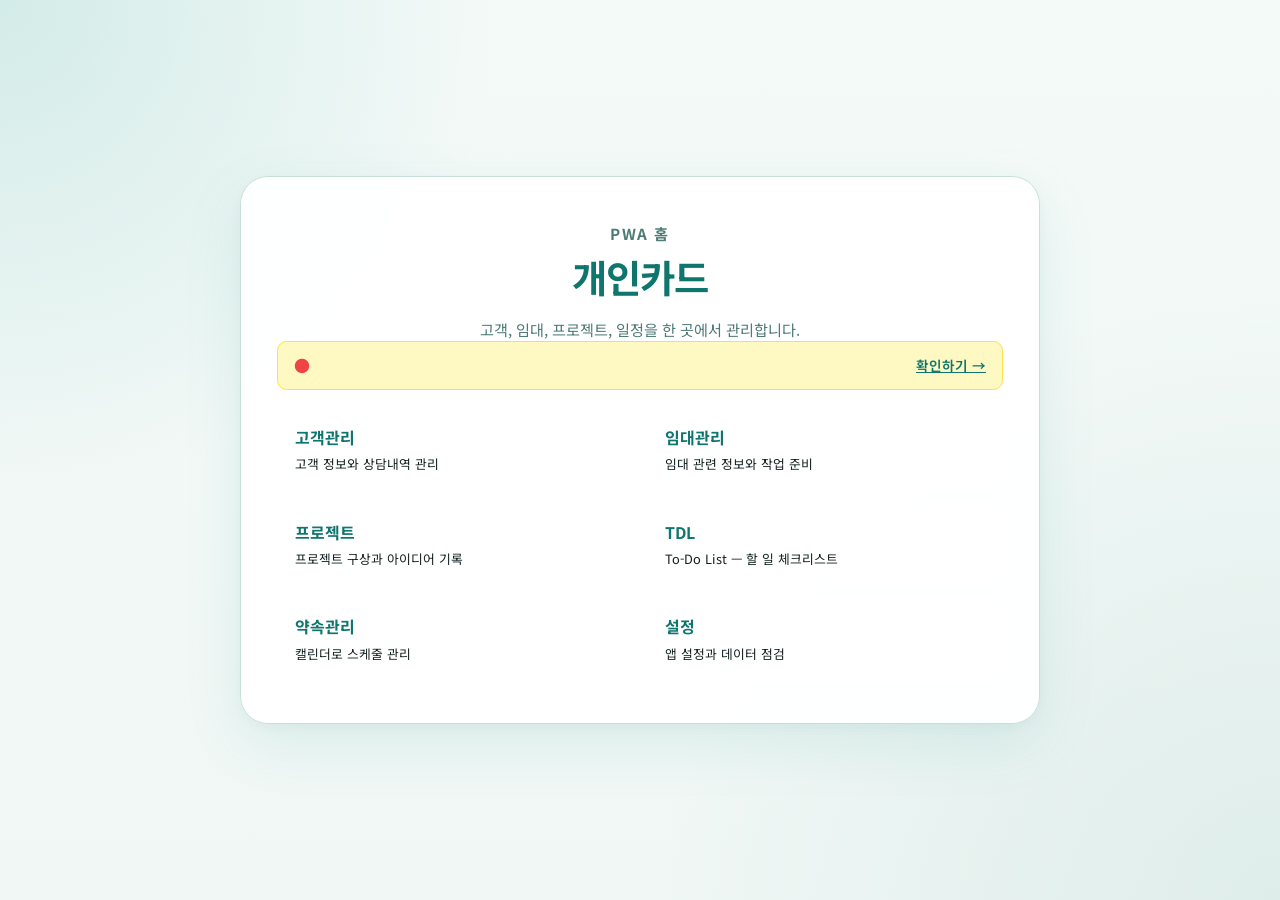
==== commit 714f4848: "Add files via upload" ====
--- a/index.html
+++ b/index.html
@@ -3,7 +3,7 @@
 <head>
   <meta charset="UTF-8" />
   <meta name="viewport" content="width=device-width, initial-scale=1.0" />
-  <meta name="theme-color" content="#4f46e5" />
+  <meta name="theme-color" content="#0d9488" />
   <title>개인카드 PWA</title>
   <link rel="manifest" href="manifest.json" />
   <link rel="stylesheet" href="style.css" />
@@ -13,7 +13,14 @@
     <div class="landing-card wide">
       <p class="landing-kicker">PWA 홈</p>
       <h1>개인카드</h1>
-      <p>고객, 임대, 설정 화면을 분리해서 관리하는 홈 화면입니다.</p>
+      <p>고객, 임대, 프로젝트, 일정을 한 곳에서 관리합니다.</p>
+
+      <!-- 다가오는 약속 알림 배너 -->
+      <div id="upcomingBanner" class="upcoming-banner" hidden>
+        <span class="upcoming-blink">●</span>
+        <span id="upcomingText"></span>
+        <a href="schedule.html" class="upcoming-link">확인하기 →</a>
+      </div>
 
       <div class="home-grid">
         <a class="home-card" href="customer.html">
@@ -24,6 +31,18 @@
           <strong>임대관리</strong>
           <span>임대 관련 정보와 작업 준비</span>
         </a>
+        <a class="home-card" href="project.html">
+          <strong>프로젝트</strong>
+          <span>프로젝트 구상과 아이디어 기록</span>
+        </a>
+        <a class="home-card" href="tdl.html">
+          <strong>TDL</strong>
+          <span>To-Do List — 할 일 체크리스트</span>
+        </a>
+        <a class="home-card" href="schedule.html">
+          <strong>약속관리</strong>
+          <span>캘린더로 스케줄 관리</span>
+        </a>
         <a class="home-card" href="settings.html">
           <strong>설정</strong>
           <span>앱 설정과 데이터 점검</span>
@@ -33,5 +52,46 @@
   </section>
 
   <script src="common.js"></script>
+  <script>
+  (function () {
+    // 3일 이내 약속 알림
+    function checkUpcoming() {
+      const STORAGE_KEY = "schedule_v1";
+      let schedules = {};
+      try { schedules = JSON.parse(localStorage.getItem(STORAGE_KEY) || "{}"); } catch {}
+
+      const today = new Date();
+      today.setHours(0, 0, 0, 0);
+      const soon = [];
+
+      Object.keys(schedules).forEach(key => {
+        if (!schedules[key] || schedules[key].length === 0) return;
+        // key: YYYYMMDD
+        const y = Number(key.slice(0,4));
+        const m = Number(key.slice(4,6)) - 1;
+        const d = Number(key.slice(6,8));
+        const date = new Date(y, m, d);
+        const diffDays = Math.round((date - today) / 86400000);
+        if (diffDays >= 0 && diffDays <= 3) {
+          schedules[key].forEach(s => {
+            soon.push({ diffDays, date, title: s.title, time: s.time });
+          });
+        }
+      });
+
+      if (soon.length === 0) return;
+
+      soon.sort((a, b) => a.date - b.date);
+      const s = soon[0];
+      const dayLabel = s.diffDays === 0 ? "오늘" : s.diffDays === 1 ? "내일" : `${s.diffDays}일 후`;
+      const timeLabel = s.time ? ` ${s.time}` : "";
+      document.getElementById("upcomingText").textContent =
+        `${dayLabel}${timeLabel} — ${s.title}${soon.length > 1 ? ` 외 ${soon.length - 1}건` : ""}`;
+      document.getElementById("upcomingBanner").hidden = false;
+    }
+
+    checkUpcoming();
+  })();
+  </script>
 </body>
 </html>
--- a/style.css
+++ b/style.css
@@ -1,705 +1,1395 @@
-﻿@import url('https://fonts.googleapis.com/css2?family=Noto+Sans+KR:wght@400;500;600;700&display=swap');
-
-* {
-  box-sizing: border-box;
-}
-
-:root {
-  --text: #18181b;
-  --text-sub: #3f3f46;
-  --muted: #71717a;
-  --muted-light: #a1a1aa;
-  --line: #e4e4e7;
-  --line-soft: #f0eeeb;
-  --accent: #4f46e5;
-  --accent-hover: #4338ca;
-  --accent-soft: #eef2ff;
-  --accent-text: #3730a3;
-  --panel-bg: #ffffff;
-  --surface: #fafaf9;
-  --danger: #dc2626;
-  --danger-soft: #fef2f2;
-  --success: #16a34a;
-  --success-soft: #f0fdf4;
-}
-
-body {
-  margin: 0;
-  font-family: 'Noto Sans KR', 'Segoe UI', sans-serif;
-  background: linear-gradient(160deg, #f5f3ef 0%, #eeeae3 50%, #f5f3ef 100%);
-  background-attachment: fixed;
-  color: var(--text);
-  line-height: 1.6;
-  min-height: 100vh;
-}
-
-/* ?? ???덉씠?꾩썐 ?? */
-.app {
-  max-width: 980px;
-  margin: 0 auto;
-  padding: 24px 20px 60px;
-}
-
-/* ?? ?쒕뵫 ?붾㈃ ?? */
-.landing-screen {
-  min-height: 100vh;
-  display: grid;
-  place-items: center;
-  padding: 24px;
-}
-
-.landing-card {
-  width: min(540px, 100%);
-  padding: 40px 32px;
-  border-radius: 28px;
-  background: var(--panel-bg);
-  border: 1px solid var(--line);
-  box-shadow: 0 24px 64px rgba(0, 0, 0, 0.07), 0 4px 16px rgba(0, 0, 0, 0.04);
-  text-align: center;
-}
-
-.landing-card.wide {
-  width: min(780px, 100%);
-}
-
-.landing-kicker {
-  margin: 0 0 12px;
-  color: var(--accent);
-  font-size: 12px;
-  font-weight: 600;
-  letter-spacing: 0.08em;
-  text-transform: uppercase;
-}
-
-.landing-card h1 {
-  margin: 0 0 10px;
-  font-size: 40px;
-  font-weight: 700;
-  letter-spacing: -0.02em;
-  color: var(--text);
-}
-
-.landing-card > p {
-  margin: 0;
-  color: var(--muted);
-  font-size: 15px;
-}
-
-.landing-link {
-  display: inline-block;
-  margin-top: 28px;
-  padding: 14px 24px;
-  border-radius: 14px;
-  background: var(--accent);
-  color: #fff;
-  text-decoration: none;
-  font-weight: 600;
-  font-size: 15px;
-  transition: background 0.15s, transform 0.15s;
-}
-
-.landing-link:hover {
-  background: var(--accent-hover);
-  transform: translateY(-1px);
-}
-
-/* ?? ??洹몃━???? */
-.home-grid {
-  display: grid;
-  grid-template-columns: repeat(3, minmax(0, 1fr));
-  gap: 14px;
-  margin-top: 28px;
-}
-
-.home-card {
-  display: grid;
-  gap: 6px;
-  padding: 22px 18px;
-  border-radius: 20px;
-  background: var(--surface);
-  border: 1px solid var(--line);
-  color: var(--text);
-  text-decoration: none;
-  text-align: left;
-  transition: box-shadow 0.15s, transform 0.15s, border-color 0.15s;
-}
-
-.home-card:hover {
-  box-shadow: 0 8px 24px rgba(79, 70, 229, 0.1);
-  border-color: #c7d2fe;
-  transform: translateY(-2px);
-}
-
-.home-card strong {
-  font-size: 16px;
-  font-weight: 700;
-  color: var(--text);
-}
-
-.home-card span {
-  color: var(--muted);
-  font-size: 13px;
-  font-weight: 400;
-}
-
-/* ?? ?섏씠吏 ?ㅻ뜑 ?? */
-.page-header {
-  margin-bottom: 24px;
-}
-
-.page-title-row {
-  display: flex;
-  justify-content: space-between;
-  align-items: flex-end;
-  gap: 16px;
-}
-
-.page-title {
-  margin: 0;
-  font-size: 30px;
-  font-weight: 700;
-  letter-spacing: -0.02em;
-}
-
-.page-desc {
-  margin: 4px 0 0;
-  color: var(--muted);
-  font-size: 14px;
-}
-
-/* ?? ?ㅻ퉬寃뚯씠???? */
-.page-nav {
-  display: flex;
-  gap: 4px;
-  flex-wrap: wrap;
-  margin-bottom: 16px;
-}
-
-.nav-link {
-  display: inline-flex;
-  align-items: center;
-  padding: 6px 14px;
-  border-radius: 999px;
-  color: var(--muted);
-  text-decoration: none;
-  font-size: 13px;
-  font-weight: 500;
-  transition: background 0.12s, color 0.12s;
-}
-
-.nav-link:hover {
-  background: var(--line-soft);
-  color: var(--text-sub);
-}
-
-.nav-link.current {
-  background: var(--accent-soft);
-  color: var(--accent-text);
-  font-weight: 700;
-}
-
-/* ?댁쟾 back-link ?대옒???섏쐞 ?명솚 */
-.back-link {
-  display: inline-flex;
-  align-items: center;
-  padding: 6px 14px;
-  border-radius: 999px;
-  color: var(--muted);
-  text-decoration: none;
-  font-size: 13px;
-  font-weight: 500;
-  transition: background 0.12s, color 0.12s;
-}
-
-.back-link:hover {
-  background: var(--line-soft);
-  color: var(--text-sub);
-}
-
-.back-link.current {
-  background: var(--accent-soft);
-  color: var(--accent-text);
-  font-weight: 700;
-}
-
-/* ?? ?⑤꼸 ?? */
-.container {
-  display: grid;
-  gap: 16px;
-}
-
-.panel {
-  background: var(--panel-bg);
-  border: 1px solid var(--line);
-  border-radius: 20px;
-  padding: 20px;
-  box-shadow: 0 2px 12px rgba(0, 0, 0, 0.04);
-}
-
-.panel h2 {
-  margin: 0 0 16px;
-  font-size: 17px;
-  font-weight: 700;
-  color: var(--text);
-}
-
-.panel-header {
-  display: flex;
-  justify-content: space-between;
-  align-items: center;
-  gap: 12px;
-  margin-bottom: 16px;
-}
-
-.panel-header h2 {
-  margin: 0;
-}
-
-.list-toolbar {
-  display: flex;
-  align-items: center;
-  gap: 8px;
-  flex-wrap: wrap;
-}
-
-/* ?? ?띿뒪???좏떥 ?? */
-.panel-count,
-.field-label,
-.help-text,
-.sub,
-.note-date,
-.preview-text,
-.detail-label,
-.empty,
-.topbar-copy {
-  color: var(--muted);
-}
-
-.panel-count,
-.help-text,
-.sub,
-.note-date,
-.preview-text,
-.empty {
-  font-size: 14px;
-}
-
-.field-label,
-.detail-label {
-  font-size: 12px;
-  font-weight: 600;
-  letter-spacing: 0.02em;
-  text-transform: uppercase;
-}
-
-.section-title {
-  font-size: 12px;
-  font-weight: 700;
-  color: var(--muted);
-  letter-spacing: 0.05em;
-  text-transform: uppercase;
-  margin-bottom: 4px;
-}
-
-/* ?? ???붿냼 ?? */
-.backup-actions,
-form {
-  display: grid;
-  gap: 12px;
-}
-
-.inline-fields,
-.form-actions {
-  display: grid;
-  grid-template-columns: 1fr 1fr;
-  gap: 12px;
-}
-
-input,
-textarea,
-select,
-button {
-  width: 100%;
-  font-size: 15px;
-  font-family: inherit;
-}
-
-input,
-textarea,
-select {
-  padding: 12px 14px;
-  border: 1.5px solid var(--line);
-  border-radius: 12px;
-  background: var(--surface);
-  color: var(--text);
-  transition: border-color 0.15s, box-shadow 0.15s;
-  outline: none;
-}
-
-input:focus,
-textarea:focus,
-select:focus {
-  border-color: var(--accent);
-  box-shadow: 0 0 0 3px rgba(79, 70, 229, 0.1);
-  background: #fff;
-}
-
-input[readonly] {
-  background: #f4f4f5;
-  color: var(--muted);
-  border-color: var(--line-soft);
-}
-
-textarea {
-  min-height: 100px;
-  resize: vertical;
-  line-height: 1.6;
-}
-
-/* ?? 踰꾪듉 ?? */
-button {
-  padding: 12px 16px;
-  border: none;
-  border-radius: 12px;
-  background: var(--accent);
-  color: white;
-  cursor: pointer;
-  font-weight: 600;
-  transition: background 0.15s, transform 0.12s, box-shadow 0.15s;
-  letter-spacing: 0.01em;
-}
-
-button:hover {
-  background: var(--accent-hover);
-  transform: translateY(-1px);
-  box-shadow: 0 4px 12px rgba(79, 70, 229, 0.2);
-}
-
-button:active {
-  transform: translateY(0);
-}
-
-.toolbar-button {
-  width: auto;
-  min-width: 88px;
-  padding: 9px 14px;
-  font-size: 13px;
-}
-
-.secondary-button {
-  background: var(--line-soft);
-  color: var(--text-sub);
-  border: 1.5px solid var(--line);
-}
-
-.secondary-button:hover {
-  background: #e4e4e7;
-  box-shadow: none;
-  color: var(--text);
-}
-
-.danger-button {
-  background: var(--danger);
-}
-
-.danger-button:hover {
-  background: #b91c1c;
-  box-shadow: 0 4px 12px rgba(220, 38, 38, 0.25);
-}
-
-/* ?? 怨좉컼 紐⑸줉 ?? */
-.person-list {
-  display: grid;
-  grid-template-columns: repeat(2, minmax(0, 1fr));
-  gap: 12px;
-}
-
-.person-card {
-  border: 1.5px solid var(--line);
-  border-radius: 16px;
-  padding: 16px;
-  background: var(--panel-bg);
-  transition: border-color 0.15s, box-shadow 0.15s;
-}
-
-.person-card:hover {
-  border-color: #c7d2fe;
-  box-shadow: 0 4px 16px rgba(79, 70, 229, 0.07);
-}
-
-.person-card.active {
-  border-color: var(--accent);
-  box-shadow: 0 0 0 3px rgba(79, 70, 229, 0.12);
-}
-
-.person-card-top {
-  display: grid;
-  gap: 5px;
-}
-
-.person-title-wrap {
-  display: flex;
-  align-items: center;
-  gap: 8px;
-}
-
-.person-name-button {
-  width: auto;
-  padding: 0;
-  border: none;
-  background: transparent;
-  color: var(--text);
-  font-size: 17px;
-  font-weight: 700;
-  text-align: left;
-  letter-spacing: -0.01em;
-  box-shadow: none;
-}
-
-.person-name-button:hover {
-  color: var(--accent);
-  text-decoration: none;
-  background: transparent;
-  transform: none;
-  box-shadow: none;
-}
-
-.select-box {
-  display: flex;
-  align-items: center;
-  gap: 6px;
-  color: var(--muted);
-  font-size: 13px;
-}
-
-.select-box input {
-  width: auto;
-}
-
-/* ?? ?곸꽭 蹂닿린 ?? */
-.detail-hero {
-  display: flex;
-  justify-content: space-between;
-  align-items: flex-start;
-  gap: 12px;
-  margin-bottom: 20px;
-}
-
-.detail-hero h3 {
-  margin: 0 0 4px;
-  font-size: 26px;
-  font-weight: 700;
-  letter-spacing: -0.02em;
-}
-
-.detail-close {
-  width: auto;
-  min-width: 80px;
-  padding: 9px 16px;
-  font-size: 13px;
-}
-
-.detail-grid {
-  display: grid;
-  grid-template-columns: repeat(2, minmax(0, 1fr));
-  gap: 12px;
-}
-
-.detail-grid.large {
-  grid-template-columns: repeat(3, minmax(0, 1fr));
-  margin-bottom: 16px;
-}
-
-.detail-grid > div {
-  background: var(--surface);
-  border: 1px solid var(--line-soft);
-  border-radius: 12px;
-  padding: 12px 14px;
-}
-
-.detail-grid strong {
-  display: block;
-  margin-top: 4px;
-  font-size: 15px;
-  font-weight: 600;
-  color: var(--text);
-}
-
-.detail-meta {
-  display: flex;
-  gap: 16px;
-  flex-wrap: wrap;
-  color: var(--muted-light);
-  font-size: 12px;
-  margin-bottom: 4px;
-}
-
-.detail-edit-section h4 {
-  margin: 0 0 14px;
-  font-size: 15px;
-  font-weight: 700;
-  color: var(--text-sub);
-}
-
-.detail-note-editor {
-  display: grid;
-  gap: 10px;
-}
-
-.detail-action-row {
-  display: flex;
-  justify-content: flex-end;
-  gap: 10px;
-}
-
-.detail-action-row button {
-  width: auto;
-}
-
-.detail-span-all {
-  grid-column: 1 / -1;
-}
-
-/* ?? ?쒓렇 ?? */
-.tags {
-  display: flex;
-  flex-wrap: wrap;
-  gap: 4px;
-  margin-top: 4px;
-}
-
-.tag {
-  display: inline-block;
-  padding: 3px 10px;
-  border-radius: 999px;
-  background: var(--accent-soft);
-  color: var(--accent-text);
-  font-size: 12px;
-  font-weight: 500;
-}
-
-/* ?? ?명듃 ?? */
-.notes-section h4 {
-  margin: 0 0 2px;
-  font-size: 15px;
-  font-weight: 700;
-  color: var(--text-sub);
-}
-
-.note-item {
-  padding: 14px 16px;
-  border: 1.5px solid var(--line);
-  border-radius: 14px;
-  margin-top: 10px;
-  background: var(--panel-bg);
-  transition: border-color 0.15s;
-}
-
-.note-item:hover {
-  border-color: #c7d2fe;
-}
-
-.note-head {
-  display: flex;
-  justify-content: space-between;
-  align-items: center;
-  gap: 8px;
-  margin-bottom: 6px;
-}
-
-.note-date {
-  font-size: 13px;
-  color: var(--muted);
-  font-weight: 500;
-}
-
-.mini-button {
-  width: auto;
-  min-width: 56px;
-  padding: 6px 12px;
-  font-size: 12px;
-  background: var(--line-soft);
-  color: var(--text-sub);
-  border: 1.5px solid var(--line);
-  box-shadow: none;
-}
-
-.mini-button:hover {
-  background: var(--accent-soft);
-  color: var(--accent-text);
-  border-color: #c7d2fe;
-  box-shadow: none;
-}
-
-.note-text {
-  line-height: 1.65;
-  font-size: 15px;
-  color: var(--text-sub);
-  white-space: pre-wrap;
-}
-
-/* ?? ?ㅼ젙/媛꾨떒 紐⑸줉 ?? */
-.simple-list {
-  display: grid;
-  gap: 8px;
-}
-
-.simple-item {
-  padding: 14px 16px;
-  border: 1px solid var(--line-soft);
-  border-radius: 14px;
-  background: var(--surface);
-  font-size: 14px;
-  color: var(--text-sub);
-}
-
-/* ?? hr 援щ텇???? */
-hr {
-  border: none;
-  border-top: 1px solid var(--line);
-  margin: 20px 0;
-}
-
-/* ?? 鍮??곹깭 ?? */
-.empty {
-  text-align: center;
-  padding: 32px 0;
-  font-size: 14px;
-}
-
-/* ?? 諛섏쓳???? */
-@media (max-width: 720px) {
-  .app {
-    padding: 16px 14px 48px;
-  }
-
-  .page-title-row,
-  .panel-header,
-  .detail-hero {
-    flex-direction: column;
-    align-items: stretch;
-  }
-
-  .person-list,
-  .home-grid,
-  .inline-fields,
-  .form-actions,
-  .detail-grid,
-  .detail-grid.large {
-    grid-template-columns: 1fr;
-  }
-
-  .note-head {
-    align-items: flex-start;
-    flex-direction: column;
-  }
-
-  .page-title {
-    font-size: 24px;
-  }
-
-  .landing-card h1 {
-    font-size: 30px;
-
-  }
-}
+﻿@import url('https://fonts.googleapis.com/css2?family=Noto+Sans+KR:wght@400;500;600;700&display=swap');
+
+* {
+  box-sizing: border-box;
+}
+
+:root {
+  --bg: #f0f7f5;
+  --surface: #ffffff;
+  --surface-soft: #f5fbf9;
+  --line: #c8dfd9;
+  --line-strong: #9ec8bf;
+  --text: #132120;
+  --text-sub: #2c4442;
+  --muted: #4d7b76;
+  --muted-light: #8aadaa;
+  --brand: #0d9488;
+  --brand-strong: #0f766e;
+  --brand-soft: #ccfbf1;
+  --brand-soft-text: #0f766e;
+  --accent-bg: #fff8ed;
+  --accent-line: #f0d9a8;
+  --panel-bg: #ffffff;
+  --danger: #dc2626;
+  --danger-soft: #fef2f2;
+}
+
+body {
+  margin: 0;
+  color: var(--text);
+  font-family: 'Noto Sans KR', 'Segoe UI', sans-serif;
+  background:
+    radial-gradient(circle at top left, rgba(13, 148, 136, 0.14), transparent 32%),
+    radial-gradient(circle at bottom right, rgba(15, 118, 110, 0.08), transparent 40%),
+    linear-gradient(180deg, #f4faf8 0%, var(--bg) 100%);
+  background-attachment: fixed;
+  min-height: 100vh;
+  line-height: 1.6;
+}
+
+/* ── 앱 레이아웃 ── */
+.app {
+  max-width: 980px;
+  margin: 0 auto;
+  padding: 24px 20px 60px;
+}
+
+/* ── 랜딩 화면 ── */
+.landing-screen {
+  min-height: 100vh;
+  display: grid;
+  place-items: center;
+  padding: 24px;
+}
+
+.landing-card {
+  width: min(540px, 100%);
+  padding: 44px 36px;
+  border-radius: 28px;
+  background: rgba(255, 255, 255, 0.94);
+  border: 1px solid var(--line);
+  box-shadow: 0 20px 60px rgba(13, 148, 136, 0.1), 0 4px 16px rgba(0, 0, 0, 0.04);
+  backdrop-filter: blur(12px);
+  text-align: center;
+}
+
+.landing-card.wide {
+  width: min(800px, 100%);
+}
+
+.landing-kicker {
+  margin: 0 0 10px;
+  color: var(--brand);
+  font-size: 0.75rem;
+  font-weight: 700;
+  letter-spacing: 0.1em;
+  text-transform: uppercase;
+}
+
+.landing-card h1 {
+  margin: 0 0 10px;
+  color: var(--brand-strong);
+  font-size: 2.4rem;
+  font-weight: 700;
+  letter-spacing: -0.03em;
+}
+
+.landing-card > p {
+  margin: 0;
+  color: var(--muted);
+  font-size: 0.95rem;
+}
+
+.landing-link {
+  display: inline-block;
+  margin-top: 28px;
+  padding: 13px 26px;
+  border-radius: 14px;
+  background: var(--brand);
+  color: #fff;
+  text-decoration: none;
+  font-weight: 700;
+  font-size: 0.95rem;
+  transition: background 0.15s, transform 0.15s;
+}
+
+.landing-link:hover {
+  background: var(--brand-strong);
+  transform: translateY(-1px);
+}
+
+/* ── 홈 그리드 ── */
+.home-grid {
+  display: grid;
+  grid-template-columns: repeat(3, minmax(0, 1fr));
+  gap: 14px;
+  margin-top: 28px;
+}
+
+.home-card {
+  display: grid;
+  gap: 6px;
+  padding: 22px 18px;
+  border-radius: 18px;
+  background: linear-gradient(180deg, #fff 0%, #f5fbf9 100%);
+  border: 1px solid var(--line);
+  color: var(--text);
+  text-decoration: none;
+  text-align: left;
+  transition: box-shadow 0.15s, transform 0.15s, border-color 0.15s;
+}
+
+.home-card:hover {
+  box-shadow: 0 8px 28px rgba(13, 148, 136, 0.14);
+  border-color: var(--line-strong);
+  transform: translateY(-2px);
+}
+
+.home-card strong {
+  font-size: 1rem;
+  font-weight: 700;
+  color: var(--brand-strong);
+}
+
+.home-card span {
+  color: var(--muted);
+  font-size: 0.85rem;
+}
+
+/* ── 페이지 헤더 ── */
+.page-header {
+  margin-bottom: 20px;
+  padding-bottom: 16px;
+  border-bottom: 1px solid var(--line);
+}
+
+.page-title-row {
+  display: flex;
+  justify-content: space-between;
+  align-items: flex-end;
+  gap: 16px;
+}
+
+.page-title {
+  margin: 0;
+  color: var(--brand-strong);
+  font-size: 1.8rem;
+  font-weight: 700;
+  letter-spacing: -0.03em;
+}
+
+.page-desc {
+  margin: 4px 0 0;
+  color: var(--muted);
+  font-size: 0.88rem;
+}
+
+/* ── 네비게이션 ── */
+.page-nav {
+  display: flex;
+  gap: 6px;
+  flex-wrap: wrap;
+  overflow-x: auto;
+  padding-bottom: 12px;
+  margin-bottom: 12px;
+}
+
+.nav-link {
+  flex: 0 0 auto;
+  display: inline-flex;
+  align-items: center;
+  padding: 8px 16px;
+  border: 1px solid var(--line);
+  border-radius: 999px;
+  background: var(--surface);
+  color: var(--muted);
+  text-decoration: none;
+  font-size: 0.88rem;
+  font-weight: 600;
+  transition: background 0.12s, color 0.12s, border-color 0.12s;
+}
+
+.nav-link:hover {
+  background: var(--surface-soft);
+  color: var(--text-sub);
+  border-color: var(--line-strong);
+}
+
+.nav-link.current {
+  border-color: var(--brand);
+  background: var(--brand);
+  color: #fff;
+}
+
+/* 하위 호환 */
+.back-link {
+  flex: 0 0 auto;
+  display: inline-flex;
+  align-items: center;
+  padding: 8px 16px;
+  border: 1px solid var(--line);
+  border-radius: 999px;
+  background: var(--surface);
+  color: var(--muted);
+  text-decoration: none;
+  font-size: 0.88rem;
+  font-weight: 600;
+  transition: background 0.12s, color 0.12s, border-color 0.12s;
+}
+
+.back-link:hover {
+  background: var(--surface-soft);
+  color: var(--text-sub);
+  border-color: var(--line-strong);
+}
+
+.back-link.current {
+  border-color: var(--brand);
+  background: var(--brand);
+  color: #fff;
+}
+
+/* ── 패널 ── */
+.container {
+  display: grid;
+  gap: 16px;
+}
+
+.panel {
+  background: var(--surface);
+  border: 1px solid var(--line);
+  border-radius: 20px;
+  padding: 20px;
+  box-shadow: 0 2px 14px rgba(13, 148, 136, 0.06);
+}
+
+.panel h2 {
+  margin: 0 0 16px;
+  color: var(--brand-strong);
+  font-size: 1rem;
+  font-weight: 700;
+}
+
+.panel-header {
+  display: flex;
+  justify-content: space-between;
+  align-items: center;
+  gap: 12px;
+  margin-bottom: 16px;
+}
+
+.panel-header h2 {
+  margin: 0;
+}
+
+.list-toolbar {
+  display: flex;
+  align-items: center;
+  gap: 8px;
+  flex-wrap: wrap;
+}
+
+/* ── 텍스트 유틸 ── */
+.panel-count,
+.field-label,
+.help-text,
+.sub,
+.note-date,
+.preview-text,
+.detail-label,
+.empty,
+.topbar-copy {
+  color: var(--muted);
+}
+
+.panel-count,
+.help-text,
+.sub,
+.note-date,
+.preview-text,
+.empty {
+  font-size: 0.88rem;
+}
+
+.field-label,
+.detail-label {
+  font-size: 0.75rem;
+  font-weight: 700;
+  letter-spacing: 0.04em;
+  text-transform: uppercase;
+}
+
+.section-title {
+  font-size: 0.75rem;
+  font-weight: 700;
+  color: var(--muted);
+  letter-spacing: 0.06em;
+  text-transform: uppercase;
+  margin-bottom: 4px;
+}
+
+/* ── 폼 요소 ── */
+.backup-actions,
+form {
+  display: grid;
+  gap: 10px;
+}
+
+.inline-fields,
+.form-actions {
+  display: grid;
+  grid-template-columns: 1fr 1fr;
+  gap: 10px;
+}
+
+input,
+textarea,
+select,
+button {
+  width: 100%;
+  font-size: 0.95rem;
+  font-family: inherit;
+}
+
+input,
+textarea,
+select {
+  padding: 11px 13px;
+  border: 1px solid var(--line-strong);
+  border-radius: 12px;
+  background: #fff;
+  color: var(--text);
+  transition: border-color 0.15s, box-shadow 0.15s;
+  outline: none;
+}
+
+input:focus,
+textarea:focus,
+select:focus {
+  border-color: var(--brand);
+  box-shadow: 0 0 0 3px rgba(13, 148, 136, 0.12);
+  background: #fff;
+}
+
+input[readonly] {
+  background: var(--surface-soft);
+  color: var(--muted);
+  border-color: var(--line);
+}
+
+textarea {
+  min-height: 100px;
+  resize: vertical;
+  line-height: 1.6;
+}
+
+/* ── 버튼 ── */
+button {
+  padding: 12px 16px;
+  border: none;
+  border-radius: 12px;
+  background: var(--brand);
+  color: white;
+  cursor: pointer;
+  font-weight: 700;
+  transition: background 0.15s, transform 0.12s, box-shadow 0.15s;
+}
+
+button:hover {
+  background: var(--brand-strong);
+  transform: translateY(-1px);
+  box-shadow: 0 4px 14px rgba(13, 148, 136, 0.25);
+}
+
+button:active {
+  transform: translateY(0);
+}
+
+.toolbar-button {
+  width: auto;
+  min-width: 88px;
+  padding: 9px 14px;
+  font-size: 0.85rem;
+}
+
+.secondary-button {
+  background: #fff;
+  color: var(--brand-strong);
+  border: 1px solid var(--line-strong);
+}
+
+.secondary-button:hover {
+  background: var(--surface-soft);
+  box-shadow: none;
+  color: var(--brand-strong);
+}
+
+.danger-button {
+  background: var(--danger);
+}
+
+.danger-button:hover {
+  background: #b91c1c;
+  box-shadow: 0 4px 12px rgba(220, 38, 38, 0.25);
+}
+
+/* ── 고객 목록 ── */
+.person-list {
+  display: grid;
+  grid-template-columns: repeat(2, minmax(0, 1fr));
+  gap: 12px;
+}
+
+.person-card {
+  border: 1px solid var(--line);
+  border-radius: 16px;
+  padding: 16px;
+  background: linear-gradient(180deg, #ffffff 0%, #f5fbf9 100%);
+  transition: border-color 0.15s, box-shadow 0.15s;
+}
+
+.person-card:hover {
+  border-color: var(--line-strong);
+  box-shadow: 0 4px 18px rgba(13, 148, 136, 0.1);
+}
+
+.person-card.active {
+  border-color: var(--brand);
+  box-shadow: 0 0 0 3px rgba(13, 148, 136, 0.14);
+  background: linear-gradient(180deg, #f5fbf9 0%, #e8f7f4 100%);
+}
+
+.person-card-top {
+  display: grid;
+  gap: 4px;
+}
+
+.person-title-wrap {
+  display: flex;
+  align-items: center;
+  gap: 8px;
+}
+
+.person-name-button {
+  width: auto;
+  padding: 0;
+  border: none;
+  background: transparent;
+  color: var(--brand-strong);
+  font-size: 1rem;
+  font-weight: 700;
+  text-align: left;
+  letter-spacing: -0.01em;
+  box-shadow: none;
+}
+
+.person-name-button:hover {
+  color: var(--brand);
+  background: transparent;
+  transform: none;
+  box-shadow: none;
+}
+
+.select-box {
+  display: flex;
+  align-items: center;
+  gap: 6px;
+  color: var(--muted);
+  font-size: 0.85rem;
+}
+
+.select-box input {
+  width: auto;
+}
+
+/* ── 상세 보기 ── */
+.detail-hero {
+  display: flex;
+  justify-content: space-between;
+  align-items: flex-start;
+  gap: 12px;
+  margin-bottom: 20px;
+}
+
+.detail-hero-actions {
+  display: flex;
+  gap: 6px;
+  flex-shrink: 0;
+}
+
+.detail-hero h3 {
+  margin: 0 0 4px;
+  color: var(--brand-strong);
+  font-size: 1.6rem;
+  font-weight: 700;
+  letter-spacing: -0.02em;
+}
+
+.detail-close {
+  width: auto;
+  min-width: 56px;
+  padding: 9px 14px;
+  font-size: 0.82rem;
+}
+
+.count-link {
+  background: none;
+  border: none;
+  box-shadow: none;
+  padding: 0 2px;
+  font-size: 0.82rem;
+  font-weight: 600;
+  color: var(--brand);
+  text-decoration: underline;
+  cursor: pointer;
+  width: auto;
+}
+
+.count-link:hover {
+  color: var(--brand-strong);
+  background: none;
+  box-shadow: none;
+  transform: none;
+}
+
+.detail-grid {
+  display: grid;
+  grid-template-columns: repeat(2, minmax(0, 1fr));
+  gap: 10px;
+}
+
+.detail-grid.large {
+  grid-template-columns: repeat(3, minmax(0, 1fr));
+  margin-bottom: 16px;
+}
+
+.detail-grid > div {
+  background: var(--surface-soft);
+  border: 1px solid var(--line);
+  border-radius: 12px;
+  padding: 12px 14px;
+}
+
+.detail-grid strong {
+  display: block;
+  margin-top: 4px;
+  font-size: 0.95rem;
+  font-weight: 600;
+  color: var(--text);
+}
+
+.detail-meta {
+  display: flex;
+  gap: 16px;
+  flex-wrap: wrap;
+  color: var(--muted-light);
+  font-size: 0.78rem;
+  margin-bottom: 4px;
+}
+
+.detail-edit-section h4 {
+  margin: 0 0 12px;
+  font-size: 0.93rem;
+  font-weight: 700;
+  color: var(--brand-strong);
+}
+
+.detail-note-editor {
+  display: grid;
+  gap: 10px;
+}
+
+.detail-action-row {
+  display: flex;
+  justify-content: flex-end;
+  gap: 10px;
+}
+
+.detail-action-row button {
+  width: auto;
+}
+
+.detail-span-all {
+  grid-column: 1 / -1;
+}
+
+/* ── 태그 ── */
+.tags {
+  display: flex;
+  flex-wrap: wrap;
+  gap: 4px;
+  margin-top: 4px;
+}
+
+.tag {
+  display: inline-block;
+  padding: 3px 10px;
+  border-radius: 999px;
+  background: var(--brand-soft);
+  color: var(--brand-soft-text);
+  font-size: 0.78rem;
+  font-weight: 600;
+}
+
+/* ── 노트 ── */
+.notes-section h4 {
+  margin: 0 0 10px;
+  font-size: 0.93rem;
+  font-weight: 700;
+  color: var(--brand-strong);
+}
+
+.notes-card {
+  border: 1px solid var(--line);
+  border-radius: 14px;
+  overflow: hidden;
+  background: var(--surface);
+}
+
+.note-item {
+  padding: 14px 16px;
+  background: transparent;
+}
+
+.note-item + .note-item {
+  border-top: 1px solid var(--line);
+}
+
+.note-item:hover {
+  background: var(--brand-soft);
+}
+
+.note-head {
+  display: flex;
+  justify-content: space-between;
+  align-items: center;
+  gap: 8px;
+  margin-bottom: 6px;
+}
+
+.note-date {
+  font-size: 0.82rem;
+  color: var(--muted);
+  font-weight: 600;
+}
+
+.mini-button {
+  width: auto;
+  min-width: 52px;
+  padding: 5px 12px;
+  font-size: 0.8rem;
+  font-weight: 600;
+  background: #fff;
+  color: var(--brand-strong);
+  border: 1px solid var(--line-strong);
+  box-shadow: none;
+}
+
+.mini-button:hover {
+  background: var(--brand-soft);
+  color: var(--brand-soft-text);
+  border-color: var(--brand);
+  box-shadow: none;
+  transform: none;
+}
+
+.note-text {
+  line-height: 1.65;
+  font-size: 0.93rem;
+  color: var(--text-sub);
+  white-space: pre-wrap;
+}
+
+/* ── 설정/간단 목록 ── */
+.simple-list {
+  display: grid;
+  gap: 8px;
+}
+
+.simple-item {
+  padding: 13px 16px;
+  border: 1px solid var(--line);
+  border-radius: 14px;
+  background: var(--surface-soft);
+  font-size: 0.9rem;
+  color: var(--text-sub);
+}
+
+/* ── 구분선 ── */
+hr {
+  border: none;
+  border-top: 1px solid var(--line);
+  margin: 20px 0;
+}
+
+/* ── 바텀 시트 ── */
+body.sheet-open {
+  overflow: hidden;
+}
+
+.sheet-root {
+  position: fixed;
+  inset: 0;
+  z-index: 200;
+}
+
+.sheet-root[hidden] {
+  display: none;
+}
+
+.sheet-backdrop {
+  position: absolute;
+  inset: 0;
+  background: rgba(13, 40, 38, 0.5);
+  animation: backdropIn 0.25s ease;
+}
+
+@keyframes backdropIn {
+  from { opacity: 0; }
+  to { opacity: 1; }
+}
+
+.bottom-sheet {
+  position: absolute;
+  left: 0;
+  right: 0;
+  bottom: 0;
+  max-height: 88vh;
+  overflow-y: auto;
+  padding: 0 20px 40px;
+  border-radius: 28px 28px 0 0;
+  background: #fff;
+  box-shadow: 0 -8px 48px rgba(13, 40, 38, 0.18);
+  animation: sheetIn 0.3s cubic-bezier(0.32, 0.72, 0, 1);
+}
+
+@keyframes sheetIn {
+  from { transform: translateY(100%); }
+  to { transform: translateY(0); }
+}
+
+.sheet-handle {
+  width: 48px;
+  height: 5px;
+  margin: 14px auto 20px;
+  border-radius: 999px;
+  background: var(--line);
+}
+
+/* ── 빈 상태 ── */
+.empty {
+  text-align: center;
+  padding: 36px 0;
+  font-size: 0.9rem;
+  color: var(--muted);
+}
+
+/* ── 반응형 ── */
+@media (max-width: 720px) {
+  .app {
+    padding: 16px 14px 48px;
+  }
+
+  .page-title-row,
+  .panel-header,
+  .detail-hero {
+    flex-direction: column;
+    align-items: stretch;
+  }
+
+  .person-list,
+  .home-grid,
+  .inline-fields,
+  .form-actions,
+  .detail-grid,
+  .detail-grid.large {
+    grid-template-columns: 1fr;
+  }
+
+  .note-head {
+    align-items: flex-start;
+    flex-direction: column;
+  }
+
+  .page-title {
+    font-size: 1.4rem;
+  }
+
+  .landing-card h1 {
+    font-size: 1.8rem;
+  }
+}
+
+
+/* ── 아코디언 ── */
+.accordion-section {
+  border: 1px solid var(--line);
+  border-radius: 16px;
+  overflow: hidden;
+}
+
+.accordion-toggle {
+  width: 100%;
+  display: flex;
+  justify-content: space-between;
+  align-items: center;
+  padding: 15px 18px;
+  background: var(--surface-soft);
+  color: var(--brand-strong);
+  font-size: 0.93rem;
+  font-weight: 700;
+  border: none;
+  border-radius: 0;
+  text-align: left;
+  box-shadow: none;
+  cursor: pointer;
+}
+
+.accordion-toggle:hover {
+  background: #e8f4f1;
+  transform: none;
+  box-shadow: none;
+}
+
+.accordion-icon {
+  font-size: 1.3rem;
+  color: var(--muted);
+  line-height: 1;
+  transition: transform 0.2s;
+}
+
+.accordion-body {
+  padding: 16px 18px 20px;
+  border-top: 1px solid var(--line);
+}
+
+.accordion-body[hidden] {
+  display: none;
+}
+
+/* ── 하위 탭 ── */
+.sub-tab-nav {
+  display: flex;
+  gap: 6px;
+  margin-bottom: 16px;
+  background: var(--surface);
+  border: 1px solid var(--line);
+  border-radius: 14px;
+  padding: 5px;
+}
+
+.sub-tab {
+  flex: 1;
+  padding: 9px 4px;
+  font-size: 0.85rem;
+  font-weight: 600;
+  background: transparent;
+  border: none;
+  border-radius: 10px;
+  color: var(--muted);
+  cursor: pointer;
+  box-shadow: none;
+  transition: background 0.15s, color 0.15s;
+}
+
+.sub-tab:hover {
+  background: var(--brand-soft);
+  color: var(--brand-strong);
+  box-shadow: none;
+  transform: none;
+}
+
+.sub-tab.active {
+  background: var(--brand);
+  color: #fff;
+  box-shadow: 0 2px 8px rgba(13, 148, 136, 0.25);
+}
+
+/* ── 검색 ── */
+.search-bar {
+  margin-bottom: 14px;
+}
+
+.search-bar input {
+  width: 100%;
+  font-size: 1rem;
+}
+
+/* ── 캘린더 ── */
+.journal-cal-header {
+  display: flex;
+  align-items: center;
+  justify-content: space-between;
+  margin-bottom: 14px;
+}
+
+.cal-title {
+  font-size: 1rem;
+  font-weight: 700;
+  color: var(--brand-strong);
+}
+
+.cal-nav-btn {
+  width: 36px;
+  height: 36px;
+  padding: 0;
+  font-size: 1.3rem;
+  border-radius: 50%;
+  background: var(--surface-soft);
+  border: 1px solid var(--line);
+  color: var(--text);
+  display: flex;
+  align-items: center;
+  justify-content: center;
+  box-shadow: none;
+}
+
+.cal-nav-btn:hover {
+  background: var(--brand-soft);
+  border-color: var(--brand);
+  color: var(--brand-strong);
+  box-shadow: none;
+  transform: none;
+}
+
+.cal-weekdays {
+  display: grid;
+  grid-template-columns: repeat(7, 1fr);
+  margin-bottom: 4px;
+}
+
+.cal-weekdays span {
+  text-align: center;
+  font-size: 0.78rem;
+  font-weight: 700;
+  color: var(--muted);
+  padding: 4px 0;
+}
+
+.cal-days {
+  display: grid;
+  grid-template-columns: repeat(7, 1fr);
+  gap: 3px;
+}
+
+.cal-day {
+  position: relative;
+  aspect-ratio: 1;
+  display: flex;
+  flex-direction: column;
+  align-items: center;
+  justify-content: center;
+  font-size: 0.88rem;
+  border-radius: 50%;
+  border: none;
+  background: transparent;
+  color: var(--text);
+  cursor: pointer;
+  box-shadow: none;
+  padding: 0;
+  line-height: 1;
+}
+
+/* =============================================
+   홈 – 약속 알림 배너
+   ============================================= */
+.upcoming-banner {
+  display: flex;
+  align-items: center;
+  gap: .5rem;
+  background: #fef9c3;
+  border: 1.5px solid #fde047;
+  border-radius: .6rem;
+  padding: .65rem 1rem;
+  margin-bottom: 1.2rem;
+  font-size: .9rem;
+  font-weight: 600;
+  color: #713f12;
+  flex-wrap: wrap;
+}
+.upcoming-blink {
+  color: #ef4444;
+  animation: blink 1s step-start infinite;
+  font-size: 1rem;
+}
+@keyframes blink {
+  0%, 100% { opacity: 1; }
+  50%       { opacity: 0; }
+}
+.upcoming-link {
+  margin-left: auto;
+  color: var(--brand-strong);
+  font-size: .85rem;
+  text-decoration: underline;
+  white-space: nowrap;
+}
+
+/* =============================================
+   홈 그리드
+   ============================================= */
+.home-grid {
+  display: grid;
+  grid-template-columns: repeat(2, 1fr);
+  gap: .9rem;
+  margin-top: .8rem;
+}
+.home-card {
+  display: flex;
+  flex-direction: column;
+  gap: .3rem;
+  background: #fff;
+  border: 1.5px solid var(--border);
+  border-radius: .75rem;
+  padding: 1rem 1.1rem;
+  text-decoration: none;
+  color: var(--text);
+  transition: background .15s, border-color .15s;
+}
+.home-card:hover {
+  background: var(--brand-soft);
+  border-color: var(--brand);
+}
+.home-card strong {
+  font-size: 1rem;
+  font-weight: 700;
+  color: var(--brand-strong);
+}
+.home-card span {
+  font-size: .8rem;
+  color: var(--text-light);
+  line-height: 1.4;
+}
+
+/* =============================================
+   프로젝트 페이지
+   ============================================= */
+.project-add-form {
+  display: flex;
+  gap: .5rem;
+  margin-bottom: 1rem;
+}
+.project-add-form input {
+  flex: 1;
+}
+.project-list {
+  display: flex;
+  flex-direction: column;
+  gap: .6rem;
+}
+.project-card {
+  background: #fff;
+  border: 1.5px solid var(--border);
+  border-radius: .75rem;
+  overflow: hidden;
+}
+.project-name-btn {
+  width: 100%;
+  text-align: left;
+  background: none;
+  border: none;
+  padding: .85rem 1rem;
+  font-size: .95rem;
+  font-weight: 600;
+  color: var(--brand-strong);
+  cursor: pointer;
+  display: flex;
+  justify-content: space-between;
+  align-items: center;
+}
+.project-name-btn:hover { background: var(--brand-soft); }
+.project-del-btn {
+  background: none;
+  border: none;
+  color: #ef4444;
+  font-size: 1.1rem;
+  cursor: pointer;
+  padding: 0 .3rem;
+  line-height: 1;
+}
+.project-notes-list {
+  padding: 0 1rem .8rem;
+  display: flex;
+  flex-direction: column;
+  gap: .4rem;
+}
+.project-note-item {
+  background: var(--bg);
+  border-radius: .5rem;
+  padding: .55rem .75rem;
+  font-size: .87rem;
+  line-height: 1.5;
+  position: relative;
+}
+.project-note-date {
+  font-size: .75rem;
+  color: var(--text-light);
+  margin-bottom: .15rem;
+}
+.project-note-del {
+  position: absolute;
+  top: .4rem;
+  right: .5rem;
+  background: none;
+  border: none;
+  color: #ef4444;
+  font-size: .85rem;
+  cursor: pointer;
+  padding: 0;
+}
+.project-note-editor {
+  margin-top: .5rem;
+  display: flex;
+  flex-direction: column;
+  gap: .4rem;
+}
+.project-note-editor textarea {
+  width: 100%;
+  min-height: 72px;
+  resize: vertical;
+  font-size: .88rem;
+  padding: .5rem .7rem;
+  border: 1.5px solid var(--border);
+  border-radius: .5rem;
+  font-family: inherit;
+  box-sizing: border-box;
+}
+
+/* =============================================
+   TDL (To-Do List) 페이지
+   ============================================= */
+.tdl-add-row {
+  display: flex;
+  gap: .5rem;
+  margin-bottom: 1rem;
+}
+.tdl-add-row input { flex: 1; }
+.tdl-list {
+  display: flex;
+  flex-direction: column;
+  gap: .5rem;
+}
+.tdl-item {
+  display: flex;
+  align-items: center;
+  gap: .65rem;
+  background: #fff;
+  border: 1.5px solid var(--border);
+  border-radius: .65rem;
+  padding: .7rem .9rem;
+}
+.tdl-check {
+  width: 1.2rem;
+  height: 1.2rem;
+  accent-color: var(--brand);
+  cursor: pointer;
+  flex-shrink: 0;
+}
+.tdl-text {
+  flex: 1;
+  font-size: .92rem;
+  line-height: 1.4;
+  word-break: break-all;
+}
+.tdl-item.tdl-done {
+  opacity: .55;
+  background: var(--bg);
+}
+.tdl-item.tdl-done .tdl-text {
+  text-decoration: line-through;
+  color: var(--text-light);
+}
+.tdl-del-btn {
+  background: none;
+  border: none;
+  color: #ef4444;
+  font-size: 1rem;
+  cursor: pointer;
+  padding: 0;
+  line-height: 1;
+  flex-shrink: 0;
+}
+.tdl-actions {
+  display: flex;
+  justify-content: flex-end;
+  margin-bottom: .6rem;
+}
+
+/* =============================================
+   약속관리(schedule) 페이지 추가 요소
+   ============================================= */
+.schedule-add-form {
+  display: flex;
+  flex-direction: column;
+  gap: .5rem;
+  margin-top: .6rem;
+}
+.schedule-add-form input,
+.schedule-add-form textarea {
+  font-size: .9rem;
+  padding: .5rem .75rem;
+  border: 1.5px solid var(--border);
+  border-radius: .5rem;
+  font-family: inherit;
+  box-sizing: border-box;
+  width: 100%;
+}
+.schedule-add-form textarea {
+  min-height: 60px;
+  resize: vertical;
+}
+.schedule-title-text {
+  font-weight: 600;
+  font-size: .95rem;
+  color: var(--brand-strong);
+}
+.danger-mini {
+  background: none;
+  border: none;
+  color: #ef4444;
+  font-size: .82rem;
+  cursor: pointer;
+  padding: 0 .2rem;
+  text-decoration: underline;
+}
+
+.cal-day:hover {
+  background: var(--brand-soft);
+  color: var(--brand-strong);
+  box-shadow: none;
+  transform: none;
+}
+
+.cal-day.empty {
+  cursor: default;
+  pointer-events: none;
+}
+
+.cal-day.cal-today {
+  background: var(--brand);
+  color: #fff;
+  font-weight: 700;
+}
+
+.cal-day.cal-today:hover {
+  background: var(--brand-strong);
+  color: #fff;
+}
+
+.cal-day.cal-has-note {
+  font-weight: 700;
+}
+
+.cal-dot {
+  display: block;
+  width: 5px;
+  height: 5px;
+  border-radius: 50%;
+  background: var(--brand);
+  margin-top: 2px;
+}
+
+.cal-day.cal-today .cal-dot {
+  background: #fff;
+}
+
+/* ── 상담일지 일별 패널 ── */
+.journal-day-header {
+  display: flex;
+  justify-content: space-between;
+  align-items: center;
+  margin-bottom: 14px;
+}
+
+.journal-day-header h3 {
+  margin: 0;
+  font-size: 1rem;
+  color: var(--brand-strong);
+}
+
+.journal-entry {
+  margin-bottom: 14px;
+}
+
+.journal-entry-name {
+  font-size: 0.85rem;
+  font-weight: 700;
+  color: var(--muted);
+  margin-bottom: 6px;
+}
+
+/* ── 리포트 플레이스홀더 ── */
+.report-placeholder {
+  display: flex;
+  flex-direction: column;
+  align-items: center;
+  justify-content: center;
+  padding: 60px 24px;
+  gap: 8px;
+  text-align: center;
+}
+
+.report-icon {
+  font-size: 2.8rem;
+  line-height: 1;
+  margin-bottom: 8px;
+}
+
+.report-title {
+  font-size: 1.1rem;
+  font-weight: 700;
+  color: var(--brand-strong);
+  margin: 0;
+}
+
+.report-desc {
+  font-size: 0.88rem;
+  color: var(--muted);
+  margin: 0;
+  line-height: 1.6;
+}
+
+.report-coming {
+  margin-top: 8px;
+  font-size: 0.78rem;
+  font-weight: 600;
+  color: #fff;
+  background: var(--brand);
+  border-radius: 20px;
+  padding: 4px 14px;
+}
+
+/* ── 숨김 고객 ── */
+.secret-toggle {
+  display: inline-block;
+  width: 28px;
+  height: 28px;
+  background: transparent;
+  border: none;
+  box-shadow: none;
+  padding: 0;
+  margin-left: 4px;
+  vertical-align: middle;
+  cursor: default;
+  -webkit-user-select: none;
+  user-select: none;
+}
+
+.secret-toggle:hover,
+.secret-toggle:focus,
+.secret-toggle:active {
+  background: transparent;
+  box-shadow: none;
+  outline: none;
+  transform: none;
+}
+
+.person-card.hidden-person {
+  opacity: 0.45;
+}
+
+.person-card.hidden-person .person-name-button {
+  color: var(--muted);
+}
+
+.hidden-badge {
+  display: inline-block;
+  font-size: 0.68rem;
+  font-weight: 600;
+  color: var(--muted);
+  background: var(--line);
+  border-radius: 4px;
+  padding: 1px 5px;
+  margin-left: 4px;
+  vertical-align: middle;
+}
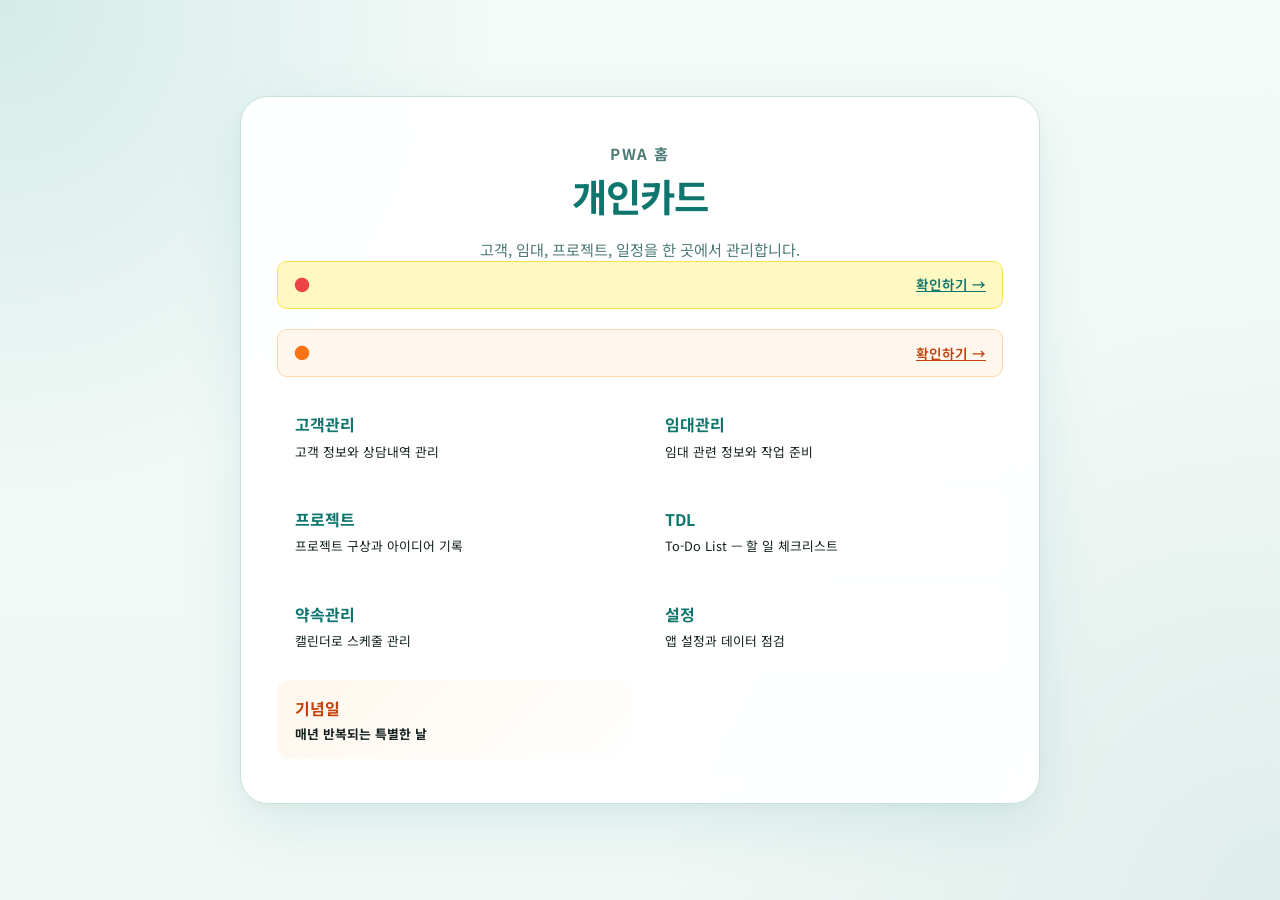
==== commit 029dff0e: "Add files via upload" ====
--- a/index.html
+++ b/index.html
@@ -22,6 +22,13 @@
         <a href="schedule.html" class="upcoming-link">확인하기 →</a>
       </div>
 
+      <!-- 다가오는 기념일 알림 배너 -->
+      <div id="annivBanner" class="upcoming-banner" style="background:#fff7ed;border-color:#fed7aa" hidden>
+        <span class="upcoming-blink" style="color:#f97316">●</span>
+        <span id="annivText" style="color:#c2410c"></span>
+        <button type="button" id="annivBannerBtn" class="upcoming-link" style="background:none;border:none;cursor:pointer;padding:0;color:#c2410c;font-weight:600">확인하기 →</button>
+      </div>
+
       <div class="home-grid">
         <a class="home-card" href="customer.html">
           <strong>고객관리</strong>
@@ -47,6 +54,45 @@
           <strong>설정</strong>
           <span>앱 설정과 데이터 점검</span>
         </a>
+        <button type="button" class="home-card anniv-home-card" id="annivCardBtn">
+          <strong>기념일</strong>
+          <span>매년 반복되는 특별한 날</span>
+        </button>
+      </div>
+
+      <!-- 기념일 관리 패널 -->
+      <div id="annivPanel" class="anniv-panel" hidden>
+        <div class="anniv-panel-header">
+          <h3>기념일 관리</h3>
+          <button type="button" id="annivPanelClose" class="secondary-button toolbar-button">닫기</button>
+        </div>
+        <!-- 추가 폼 -->
+        <div class="anniv-add-form">
+          <input type="text" id="annivTitle" placeholder="기념일 이름 (예: 결혼기념일)" maxlength="30"
+            lang="ko" autocapitalize="off" autocorrect="off" spellcheck="false" />
+          <div style="display:flex;gap:.4rem;align-items:center">
+            <select id="annivMonth" style="flex:1">
+              <option value="">월</option>
+              <option value="1">1월</option><option value="2">2월</option>
+              <option value="3">3월</option><option value="4">4월</option>
+              <option value="5">5월</option><option value="6">6월</option>
+              <option value="7">7월</option><option value="8">8월</option>
+              <option value="9">9월</option><option value="10">10월</option>
+              <option value="11">11월</option><option value="12">12월</option>
+            </select>
+            <select id="annivDay" style="flex:1">
+              <option value="">일</option>
+            </select>
+          </div>
+          <input type="text" id="annivNote" placeholder="메모 (선택)" maxlength="50"
+            lang="ko" autocapitalize="off" autocorrect="off" spellcheck="false" />
+          <div class="detail-action-row">
+            <button type="button" id="btnAddAnniv" class="toolbar-button">추가</button>
+          </div>
+        </div>
+        <div id="annivList" class="anniv-list"></div>
+      </div>
+
       </div>
     </div>
   </section>
@@ -54,43 +100,157 @@
   <script src="common.js"></script>
   <script>
   (function () {
-    // 3일 이내 약속 알림
+    const ANNIV_KEY = "anniv_v1";
+
+    function loadAnniv() {
+      try { return JSON.parse(localStorage.getItem(ANNIV_KEY) || "[]"); } catch { return []; }
+    }
+    function saveAnniv(data) { localStorage.setItem(ANNIV_KEY, JSON.stringify(data)); }
+    function escHtml(v) {
+      return String(v).replaceAll("&","&amp;").replaceAll("<","&lt;").replaceAll(">","&gt;");
+    }
+
+    let annivItems = loadAnniv();
+
+    // 오늘로부터 다음 기념일까지 남은 일수 계산
+    function daysUntilNext(month, day) {
+      const today = new Date(); today.setHours(0,0,0,0);
+      const thisYear = today.getFullYear();
+      let next = new Date(thisYear, month - 1, day);
+      if (next < today) next = new Date(thisYear + 1, month - 1, day);
+      return Math.round((next - today) / 86400000);
+    }
+
+    // 약속 알림 (3일 이내)
     function checkUpcoming() {
       const STORAGE_KEY = "schedule_v1";
       let schedules = {};
       try { schedules = JSON.parse(localStorage.getItem(STORAGE_KEY) || "{}"); } catch {}
-
-      const today = new Date();
-      today.setHours(0, 0, 0, 0);
+      const today = new Date(); today.setHours(0,0,0,0);
       const soon = [];
-
       Object.keys(schedules).forEach(key => {
-        if (!schedules[key] || schedules[key].length === 0) return;
-        // key: YYYYMMDD
-        const y = Number(key.slice(0,4));
-        const m = Number(key.slice(4,6)) - 1;
-        const d = Number(key.slice(6,8));
+        if (!schedules[key]?.length) return;
+        const y = Number(key.slice(0,4)), m = Number(key.slice(4,6))-1, d = Number(key.slice(6,8));
         const date = new Date(y, m, d);
-        const diffDays = Math.round((date - today) / 86400000);
-        if (diffDays >= 0 && diffDays <= 3) {
-          schedules[key].forEach(s => {
-            soon.push({ diffDays, date, title: s.title, time: s.time });
-          });
+        const diff = Math.round((date - today) / 86400000);
+        if (diff >= 0 && diff <= 3) {
+          schedules[key].forEach(s => soon.push({ diff, date, title: s.title, time: s.time }));
         }
       });
-
-      if (soon.length === 0) return;
-
-      soon.sort((a, b) => a.date - b.date);
+      if (!soon.length) return;
+      soon.sort((a,b) => a.date - b.date);
       const s = soon[0];
-      const dayLabel = s.diffDays === 0 ? "오늘" : s.diffDays === 1 ? "내일" : `${s.diffDays}일 후`;
-      const timeLabel = s.time ? ` ${s.time}` : "";
+      const label = s.diff === 0 ? "오늘" : s.diff === 1 ? "내일" : `${s.diff}일 후`;
+      const time  = s.time ? ` ${s.time}` : "";
       document.getElementById("upcomingText").textContent =
-        `${dayLabel}${timeLabel} — ${s.title}${soon.length > 1 ? ` 외 ${soon.length - 1}건` : ""}`;
+        `${label}${time} — ${s.title}${soon.length > 1 ? ` 외 ${soon.length-1}건` : ""}`;
       document.getElementById("upcomingBanner").hidden = false;
     }
 
+    // 기념일 알림 (7일 이내)
+    function checkAnniv() {
+      const upcoming = annivItems
+        .map(a => ({ ...a, days: daysUntilNext(a.month, a.day) }))
+        .filter(a => a.days <= 7)
+        .sort((a,b) => a.days - b.days);
+      if (!upcoming.length) return;
+      const a   = upcoming[0];
+      const lbl = a.days === 0 ? "오늘" : a.days === 1 ? "내일" : `${a.days}일 후`;
+      document.getElementById("annivText").textContent =
+        `${lbl} — ${a.title} (${a.month}/${a.day})${upcoming.length > 1 ? ` 외 ${upcoming.length-1}건` : ""}`;
+      document.getElementById("annivBanner").hidden = false;
+    }
+
+    // 기념일 목록 렌더
+    function renderAnnivList() {
+      const el = document.getElementById("annivList");
+      if (!el) return;
+      if (!annivItems.length) {
+        el.innerHTML = `<p class="empty">기념일이 없습니다. 위에서 추가해보세요.</p>`;
+        return;
+      }
+      const sorted = annivItems.slice().sort((a,b) => {
+        const da = daysUntilNext(a.month, a.day), db = daysUntilNext(b.month, b.day);
+        return da - db;
+      });
+      el.innerHTML = sorted.map(a => {
+        const days = daysUntilNext(a.month, a.day);
+        const badge = days === 0 ? `<span class="anniv-badge today">D-day</span>`
+          : days <= 7 ? `<span class="anniv-badge soon">D-${days}</span>`
+          : `<span class="anniv-badge">${a.month}/${a.day}</span>`;
+        return `<div class="anniv-item">
+          <div class="anniv-info">
+            ${badge}
+            <div>
+              <div class="anniv-title">${escHtml(a.title)}</div>
+              ${a.note ? `<div class="anniv-note">${escHtml(a.note)}</div>` : ""}
+            </div>
+          </div>
+          <button type="button" class="mini-button danger-mini anniv-del" data-id="${escHtml(a.id)}">삭제</button>
+        </div>`;
+      }).join("");
+      el.querySelectorAll(".anniv-del").forEach(btn => {
+        btn.addEventListener("click", () => {
+          if (!confirm("이 기념일을 삭제할까요?")) return;
+          annivItems = annivItems.filter(x => x.id !== btn.dataset.id);
+          saveAnniv(annivItems);
+          renderAnnivList();
+          checkAnniv();
+        });
+      });
+    }
+
+    // 일(day) 드롭다운 채우기
+    function fillDays(month) {
+      const dayEl = document.getElementById("annivDay");
+      const cur = dayEl.value;
+      const last = month ? new Date(2024, Number(month), 0).getDate() : 31;
+      dayEl.innerHTML = `<option value="">일</option>` +
+        Array.from({length: last}, (_, i) => `<option value="${i+1}">${i+1}일</option>`).join("");
+      if (cur && Number(cur) <= last) dayEl.value = cur;
+    }
+    document.getElementById("annivMonth").addEventListener("change", e => fillDays(e.target.value));
+    fillDays("");
+
+    // 기념일 추가
+    document.getElementById("btnAddAnniv").addEventListener("click", () => {
+      const title = document.getElementById("annivTitle").value.trim();
+      const month = Number(document.getElementById("annivMonth").value);
+      const day   = Number(document.getElementById("annivDay").value);
+      const note  = document.getElementById("annivNote").value.trim();
+      if (!title) { alert("기념일 이름을 입력하세요."); return; }
+      if (!month || !day) { alert("월과 일을 선택하세요."); return; }
+      annivItems.push({ id: String(Date.now()), title, month, day, note });
+      saveAnniv(annivItems);
+      document.getElementById("annivTitle").value = "";
+      document.getElementById("annivMonth").value = "";
+      document.getElementById("annivDay").value   = "";
+      document.getElementById("annivNote").value  = "";
+      fillDays("");
+      renderAnnivList();
+      checkAnniv();
+    });
+
+    // 패널 토글
+    document.getElementById("annivCardBtn").addEventListener("click", () => {
+      const p = document.getElementById("annivPanel");
+      p.hidden = !p.hidden;
+      if (!p.hidden) { renderAnnivList(); p.scrollIntoView({behavior:"smooth",block:"nearest"}); }
+    });
+    document.getElementById("annivPanelClose").addEventListener("click", () => {
+      document.getElementById("annivPanel").hidden = true;
+    });
+    document.getElementById("annivBannerBtn").addEventListener("click", () => {
+      document.getElementById("annivPanel").hidden = false;
+      renderAnnivList();
+      document.getElementById("annivPanel").scrollIntoView({behavior:"smooth",block:"nearest"});
+    });
+    document.getElementById("annivTitle").addEventListener("keydown", e => {
+      if (e.key === "Enter") document.getElementById("btnAddAnniv").click();
+    });
+
     checkUpcoming();
+    checkAnniv();
   })();
   </script>
 </body>
--- a/style.css
+++ b/style.css
@@ -335,11 +335,19 @@
 
 input,
 textarea,
-select,
-button {
+select {
   width: 100%;
   font-size: 0.95rem;
   font-family: inherit;
+}
+button {
+  font-size: 0.95rem;
+  font-family: inherit;
+}
+input[type="checkbox"],
+input[type="radio"] {
+  width: auto !important;
+  min-width: 0;
 }
 
 input,
@@ -1050,6 +1058,110 @@
   color: var(--text-light);
   line-height: 1.4;
 }
+.anniv-home-card {
+  background: linear-gradient(135deg, #fff7ed 0%, #fff 100%);
+  border-color: #fdba74;
+  cursor: pointer;
+  font-family: inherit;
+  text-align: left;
+}
+.anniv-home-card:hover {
+  background: #fff7ed;
+  border-color: #f97316;
+}
+.anniv-home-card strong { color: #c2410c; }
+
+/* 기념일 패널 */
+.anniv-panel {
+  background: #fff;
+  border: 1.5px solid #fdba74;
+  border-radius: .75rem;
+  padding: 1rem 1.1rem;
+  margin-top: .9rem;
+}
+.anniv-panel-header {
+  display: flex;
+  align-items: center;
+  justify-content: space-between;
+  margin-bottom: .8rem;
+}
+.anniv-panel-header h3 {
+  margin: 0;
+  font-size: 1rem;
+  font-weight: 700;
+  color: #c2410c;
+}
+.anniv-add-form {
+  display: flex;
+  flex-direction: column;
+  gap: .5rem;
+  margin-bottom: .9rem;
+  padding-bottom: .9rem;
+  border-bottom: 1px solid var(--border);
+}
+.anniv-add-form input, .anniv-add-form select {
+  font-size: .9rem;
+  padding: .5rem .75rem;
+  border: 1.5px solid var(--border);
+  border-radius: .5rem;
+  font-family: inherit;
+  box-sizing: border-box;
+}
+.anniv-list {
+  display: flex;
+  flex-direction: column;
+  gap: .5rem;
+}
+.anniv-item {
+  display: flex;
+  align-items: center;
+  justify-content: space-between;
+  background: #fff7ed;
+  border: 1px solid #fed7aa;
+  border-radius: .55rem;
+  padding: .6rem .8rem;
+  gap: .5rem;
+}
+.anniv-info {
+  display: flex;
+  align-items: flex-start;
+  gap: .55rem;
+  flex: 1;
+  min-width: 0;
+}
+.anniv-title {
+  font-size: .9rem;
+  font-weight: 600;
+  color: var(--text);
+}
+.anniv-note {
+  font-size: .78rem;
+  color: var(--text-light);
+  margin-top: .1rem;
+}
+.anniv-badge {
+  display: inline-block;
+  font-size: .72rem;
+  font-weight: 700;
+  padding: .15rem .45rem;
+  border-radius: 20px;
+  background: #e5e7eb;
+  color: #374151;
+  white-space: nowrap;
+  flex-shrink: 0;
+  margin-top: .1rem;
+}
+.anniv-badge.today {
+  background: #f97316;
+  color: #fff;
+  animation: blink 1s step-start infinite;
+}
+.anniv-badge.soon {
+  background: #fef2f2;
+  border: 1px solid #fca5a5;
+  color: #ef4444;
+  animation: blink 1s step-start infinite;
+}
 
 /* =============================================
    프로젝트 페이지
@@ -1168,18 +1280,39 @@
   border-radius: .65rem;
   padding: .7rem .9rem;
 }
+.tdl-label {
+  display: flex;
+  align-items: center;
+  gap: .5rem;
+  flex: 1;
+  min-width: 0;
+  cursor: pointer;
+}
 .tdl-check {
-  width: 1.2rem;
+  width: 1.2rem !important;
+  min-width: 1.2rem;
   height: 1.2rem;
   accent-color: var(--brand);
   cursor: pointer;
   flex-shrink: 0;
 }
 .tdl-text {
-  flex: 1;
   font-size: .92rem;
   line-height: 1.4;
   word-break: break-all;
+  cursor: pointer;
+}
+.tdl-text-block {
+  flex: 1;
+  min-width: 0;
+  display: flex;
+  flex-direction: column;
+  cursor: pointer;
+}
+.tdl-meta {
+  font-size: .72rem;
+  color: var(--text-light);
+  margin-top: .15rem;
 }
 .tdl-item.tdl-done {
   opacity: .55;
@@ -1198,6 +1331,7 @@
   padding: 0;
   line-height: 1;
   flex-shrink: 0;
+  width: auto !important;
 }
 .tdl-actions {
   display: flex;
@@ -1242,6 +1376,104 @@
   padding: 0 .2rem;
   text-decoration: underline;
 }
+
+/* ── 임대관리 물건정보 폼 ── */
+.rental-info-form {
+  display: flex;
+  flex-direction: column;
+  gap: .75rem;
+  margin-bottom: .8rem;
+}
+.rental-field {
+  display: flex;
+  flex-direction: column;
+  gap: .3rem;
+}
+.rental-field label {
+  font-size: .82rem;
+  font-weight: 600;
+  color: var(--text-light);
+}
+.rental-field input,
+.rental-field select,
+.rental-field textarea {
+  font-size: .92rem;
+}
+
+/* =============================================
+   임대관리 – 호실 그리드
+   ============================================= */
+.room-grid {
+  display: grid;
+  grid-template-columns: repeat(auto-fill, minmax(130px, 1fr));
+  gap: .6rem;
+  margin-top: .4rem;
+  margin-bottom: .4rem;
+}
+.room-card {
+  border-radius: .75rem;
+  padding: .75rem .8rem;
+  cursor: pointer;
+  border: 2px solid transparent;
+  transition: transform .12s, box-shadow .15s;
+}
+.room-card:hover { transform: translateY(-2px); box-shadow: 0 3px 10px rgba(0,0,0,.1); }
+.room-card.occupied { background: #dcfce7; border-color: #4ade80; }
+.room-card.vacant   { background: #fee2e2; border-color: #f87171; }
+.room-number  { font-size: .95rem; font-weight: 700; color: var(--text); margin-bottom: .2rem; }
+.room-status  { font-size: .72rem; font-weight: 600; color: var(--text-light); }
+.room-tenant  { font-size: .8rem; color: var(--text); margin-top: .1rem; white-space: nowrap; overflow: hidden; text-overflow: ellipsis; }
+.room-monthly { font-size: .78rem; color: var(--brand-strong); font-weight: 600; margin-top: .08rem; }
+
+/* =============================================
+   임대관리 – 수익 리포트 요약
+   ============================================= */
+.report-summary {
+  background: var(--brand-soft);
+  border-radius: .65rem;
+  padding: .6rem .9rem;
+  margin-bottom: .75rem;
+}
+.report-row   { display: flex; gap: 1.2rem; flex-wrap: wrap; align-items: center; }
+.report-item  { display: flex; flex-direction: column; align-items: center; gap: .05rem; }
+.report-label { font-size: .7rem; color: var(--text-light); }
+.report-value { font-size: 1rem; font-weight: 700; color: var(--brand-strong); }
+
+/* =============================================
+   임대관리 – 납부내역
+   ============================================= */
+.payment-add-form {
+  background: var(--bg);
+  border-radius: .65rem;
+  padding: .7rem .8rem;
+  margin-bottom: .75rem;
+  border: 1.5px solid var(--border);
+}
+.payment-list { display: flex; flex-direction: column; gap: .5rem; }
+.payment-item {
+  display: flex;
+  align-items: center;
+  justify-content: space-between;
+  gap: .5rem;
+  border-radius: .65rem;
+  padding: .6rem .85rem;
+  border: 1.5px solid var(--border);
+}
+.payment-item.payment-paid   { background: #f0fdf4; border-color: #86efac; }
+.payment-item.payment-unpaid { background: #fff; }
+.payment-main   { display: flex; flex-direction: column; gap: .18rem; flex: 1; min-width: 0; }
+.payment-month  { font-weight: 700; font-size: .9rem; }
+.payment-amount { font-size: .88rem; color: var(--brand-strong); }
+.payment-note   { font-size: .75rem; color: var(--text-light); }
+.payment-badge  {
+  font-size: .72rem; font-weight: 700;
+  padding: .18rem .5rem;
+  border-radius: .4rem;
+  white-space: nowrap;
+  flex-shrink: 0;
+}
+.payment-badge.payment-paid   { background: #dcfce7; color: #166534; }
+.payment-badge.payment-unpaid { background: #fee2e2; color: #991b1b; }
 
 .cal-day:hover {
   background: var(--brand-soft);
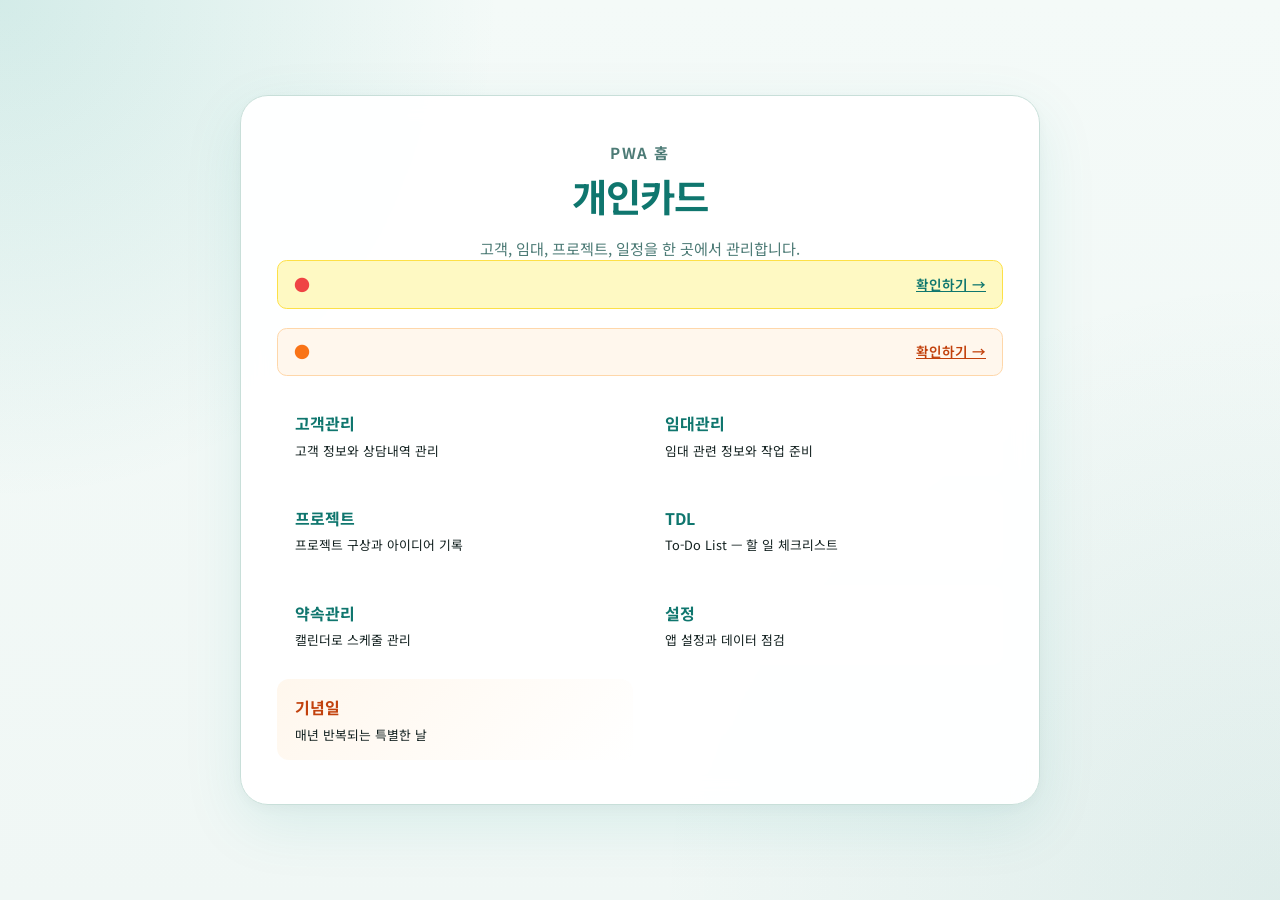
==== commit f2e490ad: "Add files via upload" ====
--- a/index.html
+++ b/index.html
@@ -26,7 +26,7 @@
       <div id="annivBanner" class="upcoming-banner" style="background:#fff7ed;border-color:#fed7aa" hidden>
         <span class="upcoming-blink" style="color:#f97316">●</span>
         <span id="annivText" style="color:#c2410c"></span>
-        <button type="button" id="annivBannerBtn" class="upcoming-link" style="background:none;border:none;cursor:pointer;padding:0;color:#c2410c;font-weight:600">확인하기 →</button>
+        <a href="anniv.html" class="upcoming-link" style="color:#c2410c;font-weight:600">확인하기 →</a>
       </div>
 
       <div class="home-grid">
@@ -54,43 +54,10 @@
           <strong>설정</strong>
           <span>앱 설정과 데이터 점검</span>
         </a>
-        <button type="button" class="home-card anniv-home-card" id="annivCardBtn">
+        <a class="home-card anniv-home-card" href="anniv.html">
           <strong>기념일</strong>
           <span>매년 반복되는 특별한 날</span>
-        </button>
-      </div>
-
-      <!-- 기념일 관리 패널 -->
-      <div id="annivPanel" class="anniv-panel" hidden>
-        <div class="anniv-panel-header">
-          <h3>기념일 관리</h3>
-          <button type="button" id="annivPanelClose" class="secondary-button toolbar-button">닫기</button>
-        </div>
-        <!-- 추가 폼 -->
-        <div class="anniv-add-form">
-          <input type="text" id="annivTitle" placeholder="기념일 이름 (예: 결혼기념일)" maxlength="30"
-            lang="ko" autocapitalize="off" autocorrect="off" spellcheck="false" />
-          <div style="display:flex;gap:.4rem;align-items:center">
-            <select id="annivMonth" style="flex:1">
-              <option value="">월</option>
-              <option value="1">1월</option><option value="2">2월</option>
-              <option value="3">3월</option><option value="4">4월</option>
-              <option value="5">5월</option><option value="6">6월</option>
-              <option value="7">7월</option><option value="8">8월</option>
-              <option value="9">9월</option><option value="10">10월</option>
-              <option value="11">11월</option><option value="12">12월</option>
-            </select>
-            <select id="annivDay" style="flex:1">
-              <option value="">일</option>
-            </select>
-          </div>
-          <input type="text" id="annivNote" placeholder="메모 (선택)" maxlength="50"
-            lang="ko" autocapitalize="off" autocorrect="off" spellcheck="false" />
-          <div class="detail-action-row">
-            <button type="button" id="btnAddAnniv" class="toolbar-button">추가</button>
-          </div>
-        </div>
-        <div id="annivList" class="anniv-list"></div>
+        </a>
       </div>
 
       </div>
@@ -105,19 +72,32 @@
     function loadAnniv() {
       try { return JSON.parse(localStorage.getItem(ANNIV_KEY) || "[]"); } catch { return []; }
     }
-    function saveAnniv(data) { localStorage.setItem(ANNIV_KEY, JSON.stringify(data)); }
-    function escHtml(v) {
-      return String(v).replaceAll("&","&amp;").replaceAll("<","&lt;").replaceAll(">","&gt;");
-    }
 
     let annivItems = loadAnniv();
 
-    // 오늘로부터 다음 기념일까지 남은 일수 계산
-    function daysUntilNext(month, day) {
+    // 오늘로부터 다음 기념일까지 남은 일수 계산 (양력/음력 모두 처리)
+    function daysUntilNext(item) {
       const today = new Date(); today.setHours(0,0,0,0);
       const thisYear = today.getFullYear();
-      let next = new Date(thisYear, month - 1, day);
-      if (next < today) next = new Date(thisYear + 1, month - 1, day);
+      if (item.calType === "lunar") {
+        const avgMonth = 29.530588;
+        const chineseNewYear = {
+          2024:new Date(2024,1,10), 2025:new Date(2025,0,29), 2026:new Date(2026,1,17),
+          2027:new Date(2027,1,6),  2028:new Date(2028,0,26), 2029:new Date(2029,1,13),
+        };
+        function lunarApprox(y, lm, ld) {
+          const cny = chineseNewYear[y];
+          if (!cny) return new Date(y, lm-1, ld);
+          const off = Math.round((lm-1)*avgMonth) + (ld-1);
+          return new Date(cny.getTime() + off*86400000);
+        }
+        let solar = lunarApprox(thisYear, item.month, item.day);
+        solar.setHours(0,0,0,0);
+        if (solar < today) solar = lunarApprox(thisYear+1, item.month, item.day);
+        return Math.round((solar - today) / 86400000);
+      }
+      let next = new Date(thisYear, item.month - 1, item.day);
+      if (next < today) next = new Date(thisYear + 1, item.month - 1, item.day);
       return Math.round((next - today) / 86400000);
     }
 
@@ -150,104 +130,16 @@
     // 기념일 알림 (7일 이내)
     function checkAnniv() {
       const upcoming = annivItems
-        .map(a => ({ ...a, days: daysUntilNext(a.month, a.day) }))
+        .map(a => ({ ...a, days: daysUntilNext(a) }))
         .filter(a => a.days <= 7)
         .sort((a,b) => a.days - b.days);
       if (!upcoming.length) return;
       const a   = upcoming[0];
       const lbl = a.days === 0 ? "오늘" : a.days === 1 ? "내일" : `${a.days}일 후`;
       document.getElementById("annivText").textContent =
-        `${lbl} — ${a.title} (${a.month}/${a.day})${upcoming.length > 1 ? ` 외 ${upcoming.length-1}건` : ""}`;
+        `${lbl} — ${a.title} (${a.month}/${a.day}${a.calType === "lunar" ? " 음력" : ""})${upcoming.length > 1 ? ` 외 ${upcoming.length-1}건` : ""}`;
       document.getElementById("annivBanner").hidden = false;
     }
-
-    // 기념일 목록 렌더
-    function renderAnnivList() {
-      const el = document.getElementById("annivList");
-      if (!el) return;
-      if (!annivItems.length) {
-        el.innerHTML = `<p class="empty">기념일이 없습니다. 위에서 추가해보세요.</p>`;
-        return;
-      }
-      const sorted = annivItems.slice().sort((a,b) => {
-        const da = daysUntilNext(a.month, a.day), db = daysUntilNext(b.month, b.day);
-        return da - db;
-      });
-      el.innerHTML = sorted.map(a => {
-        const days = daysUntilNext(a.month, a.day);
-        const badge = days === 0 ? `<span class="anniv-badge today">D-day</span>`
-          : days <= 7 ? `<span class="anniv-badge soon">D-${days}</span>`
-          : `<span class="anniv-badge">${a.month}/${a.day}</span>`;
-        return `<div class="anniv-item">
-          <div class="anniv-info">
-            ${badge}
-            <div>
-              <div class="anniv-title">${escHtml(a.title)}</div>
-              ${a.note ? `<div class="anniv-note">${escHtml(a.note)}</div>` : ""}
-            </div>
-          </div>
-          <button type="button" class="mini-button danger-mini anniv-del" data-id="${escHtml(a.id)}">삭제</button>
-        </div>`;
-      }).join("");
-      el.querySelectorAll(".anniv-del").forEach(btn => {
-        btn.addEventListener("click", () => {
-          if (!confirm("이 기념일을 삭제할까요?")) return;
-          annivItems = annivItems.filter(x => x.id !== btn.dataset.id);
-          saveAnniv(annivItems);
-          renderAnnivList();
-          checkAnniv();
-        });
-      });
-    }
-
-    // 일(day) 드롭다운 채우기
-    function fillDays(month) {
-      const dayEl = document.getElementById("annivDay");
-      const cur = dayEl.value;
-      const last = month ? new Date(2024, Number(month), 0).getDate() : 31;
-      dayEl.innerHTML = `<option value="">일</option>` +
-        Array.from({length: last}, (_, i) => `<option value="${i+1}">${i+1}일</option>`).join("");
-      if (cur && Number(cur) <= last) dayEl.value = cur;
-    }
-    document.getElementById("annivMonth").addEventListener("change", e => fillDays(e.target.value));
-    fillDays("");
-
-    // 기념일 추가
-    document.getElementById("btnAddAnniv").addEventListener("click", () => {
-      const title = document.getElementById("annivTitle").value.trim();
-      const month = Number(document.getElementById("annivMonth").value);
-      const day   = Number(document.getElementById("annivDay").value);
-      const note  = document.getElementById("annivNote").value.trim();
-      if (!title) { alert("기념일 이름을 입력하세요."); return; }
-      if (!month || !day) { alert("월과 일을 선택하세요."); return; }
-      annivItems.push({ id: String(Date.now()), title, month, day, note });
-      saveAnniv(annivItems);
-      document.getElementById("annivTitle").value = "";
-      document.getElementById("annivMonth").value = "";
-      document.getElementById("annivDay").value   = "";
-      document.getElementById("annivNote").value  = "";
-      fillDays("");
-      renderAnnivList();
-      checkAnniv();
-    });
-
-    // 패널 토글
-    document.getElementById("annivCardBtn").addEventListener("click", () => {
-      const p = document.getElementById("annivPanel");
-      p.hidden = !p.hidden;
-      if (!p.hidden) { renderAnnivList(); p.scrollIntoView({behavior:"smooth",block:"nearest"}); }
-    });
-    document.getElementById("annivPanelClose").addEventListener("click", () => {
-      document.getElementById("annivPanel").hidden = true;
-    });
-    document.getElementById("annivBannerBtn").addEventListener("click", () => {
-      document.getElementById("annivPanel").hidden = false;
-      renderAnnivList();
-      document.getElementById("annivPanel").scrollIntoView({behavior:"smooth",block:"nearest"});
-    });
-    document.getElementById("annivTitle").addEventListener("keydown", e => {
-      if (e.key === "Enter") document.getElementById("btnAddAnniv").click();
-    });
 
     checkUpcoming();
     checkAnniv();
--- a/style.css
+++ b/style.css
@@ -1166,6 +1166,13 @@
 /* =============================================
    프로젝트 페이지
    ============================================= */
+/* 노트 항목 클릭 편집 */
+.note-click-item:hover {
+  background: var(--bg);
+}
+.note-click-item:active {
+  background: #e4f0ef;
+}
 .project-add-form {
   display: flex;
   gap: .5rem;
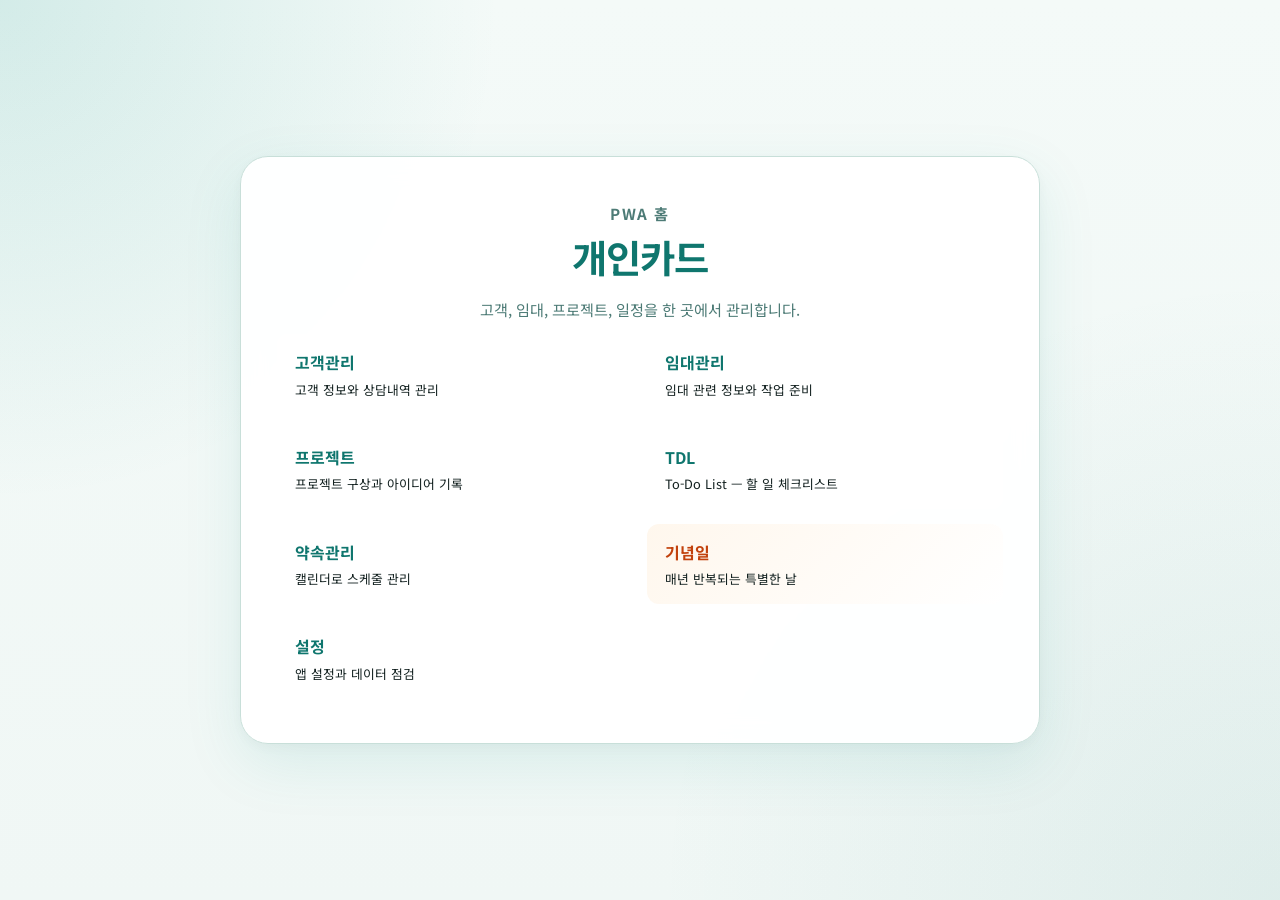
==== commit 7522a6a8: "Add files via upload" ====
--- a/index.html
+++ b/index.html
@@ -50,13 +50,13 @@
           <strong>약속관리</strong>
           <span>캘린더로 스케줄 관리</span>
         </a>
+        <a class="home-card anniv-home-card" href="anniv.html">
+          <strong>기념일</strong>
+          <span>매년 반복되는 특별한 날</span>
+        </a>
         <a class="home-card" href="settings.html">
           <strong>설정</strong>
           <span>앱 설정과 데이터 점검</span>
-        </a>
-        <a class="home-card anniv-home-card" href="anniv.html">
-          <strong>기념일</strong>
-          <span>매년 반복되는 특별한 날</span>
         </a>
       </div>
 
--- a/style.css
+++ b/style.css
@@ -3,6 +3,9 @@
 * {
   box-sizing: border-box;
 }
+
+/* hidden 속성이 display:flex/grid 등에 의해 무시되지 않도록 */
+[hidden] { display: none !important; }
 
 :root {
   --bg: #f0f7f5;
